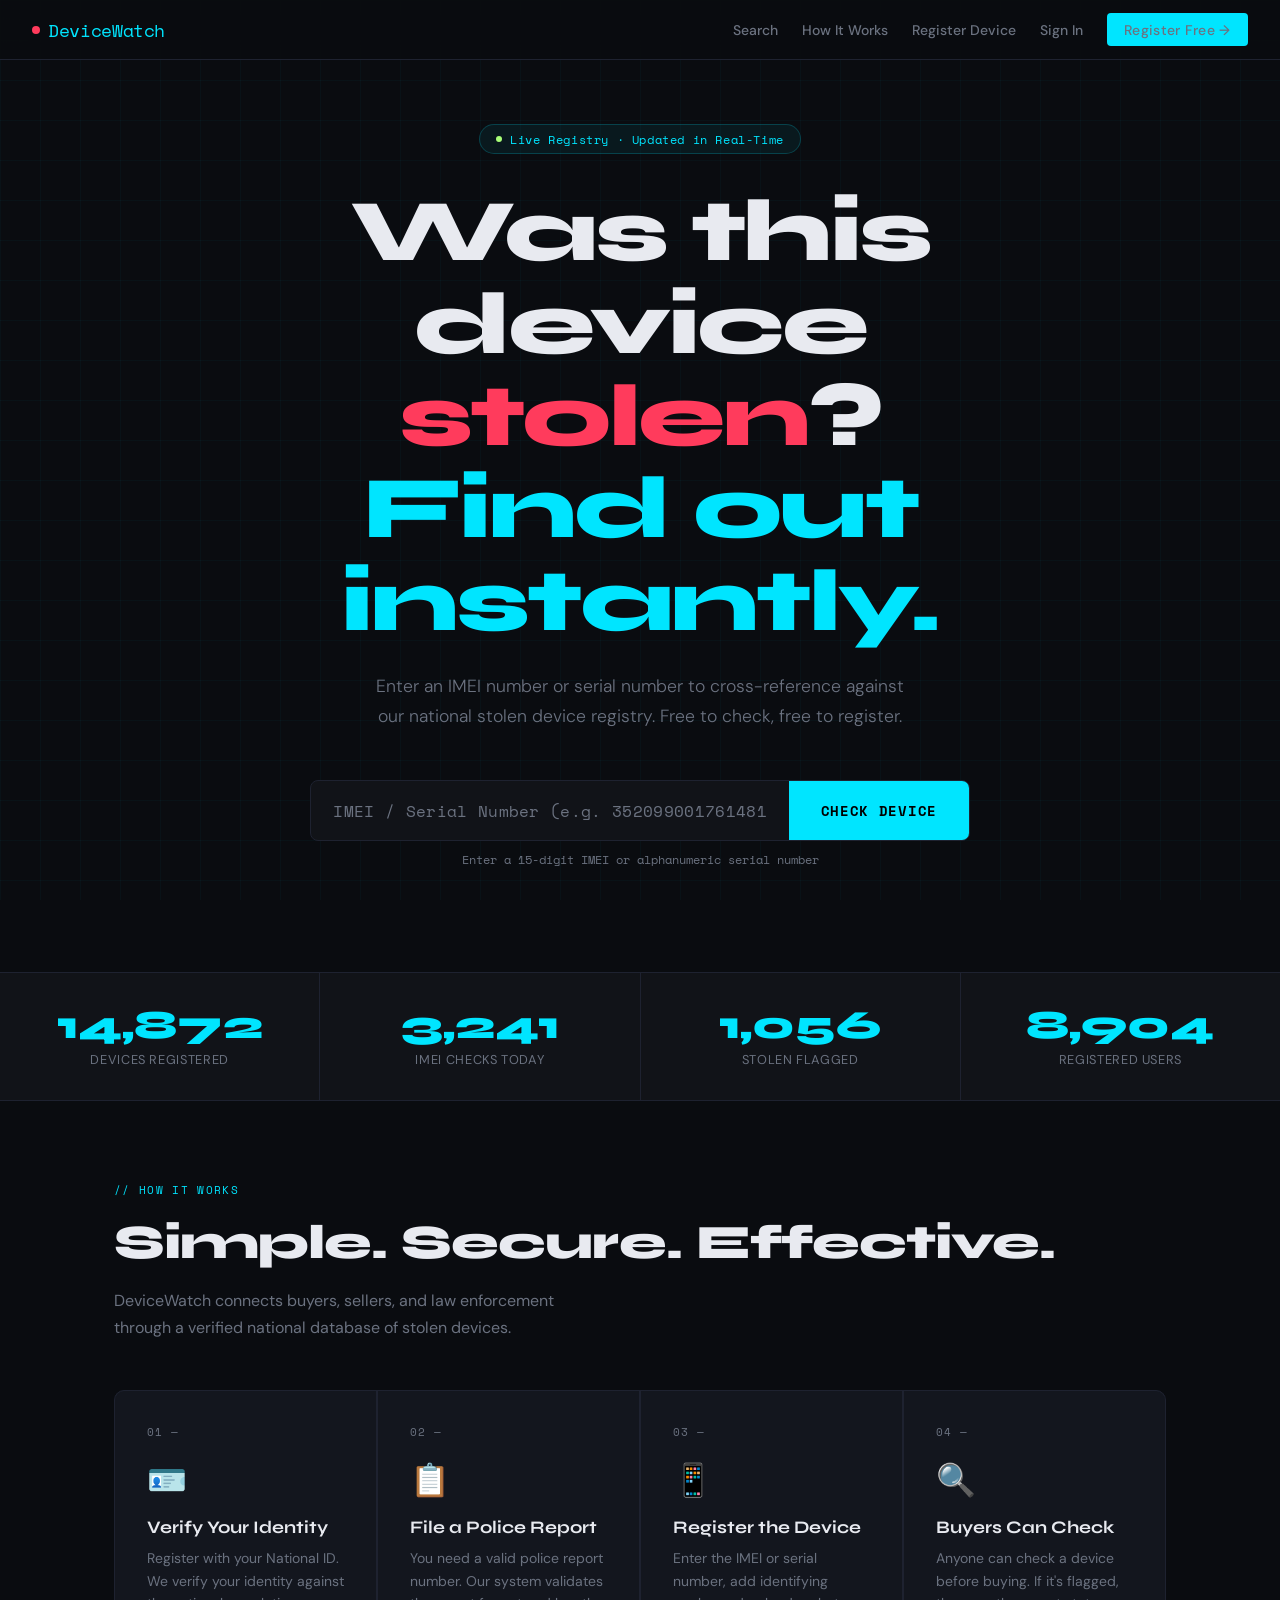
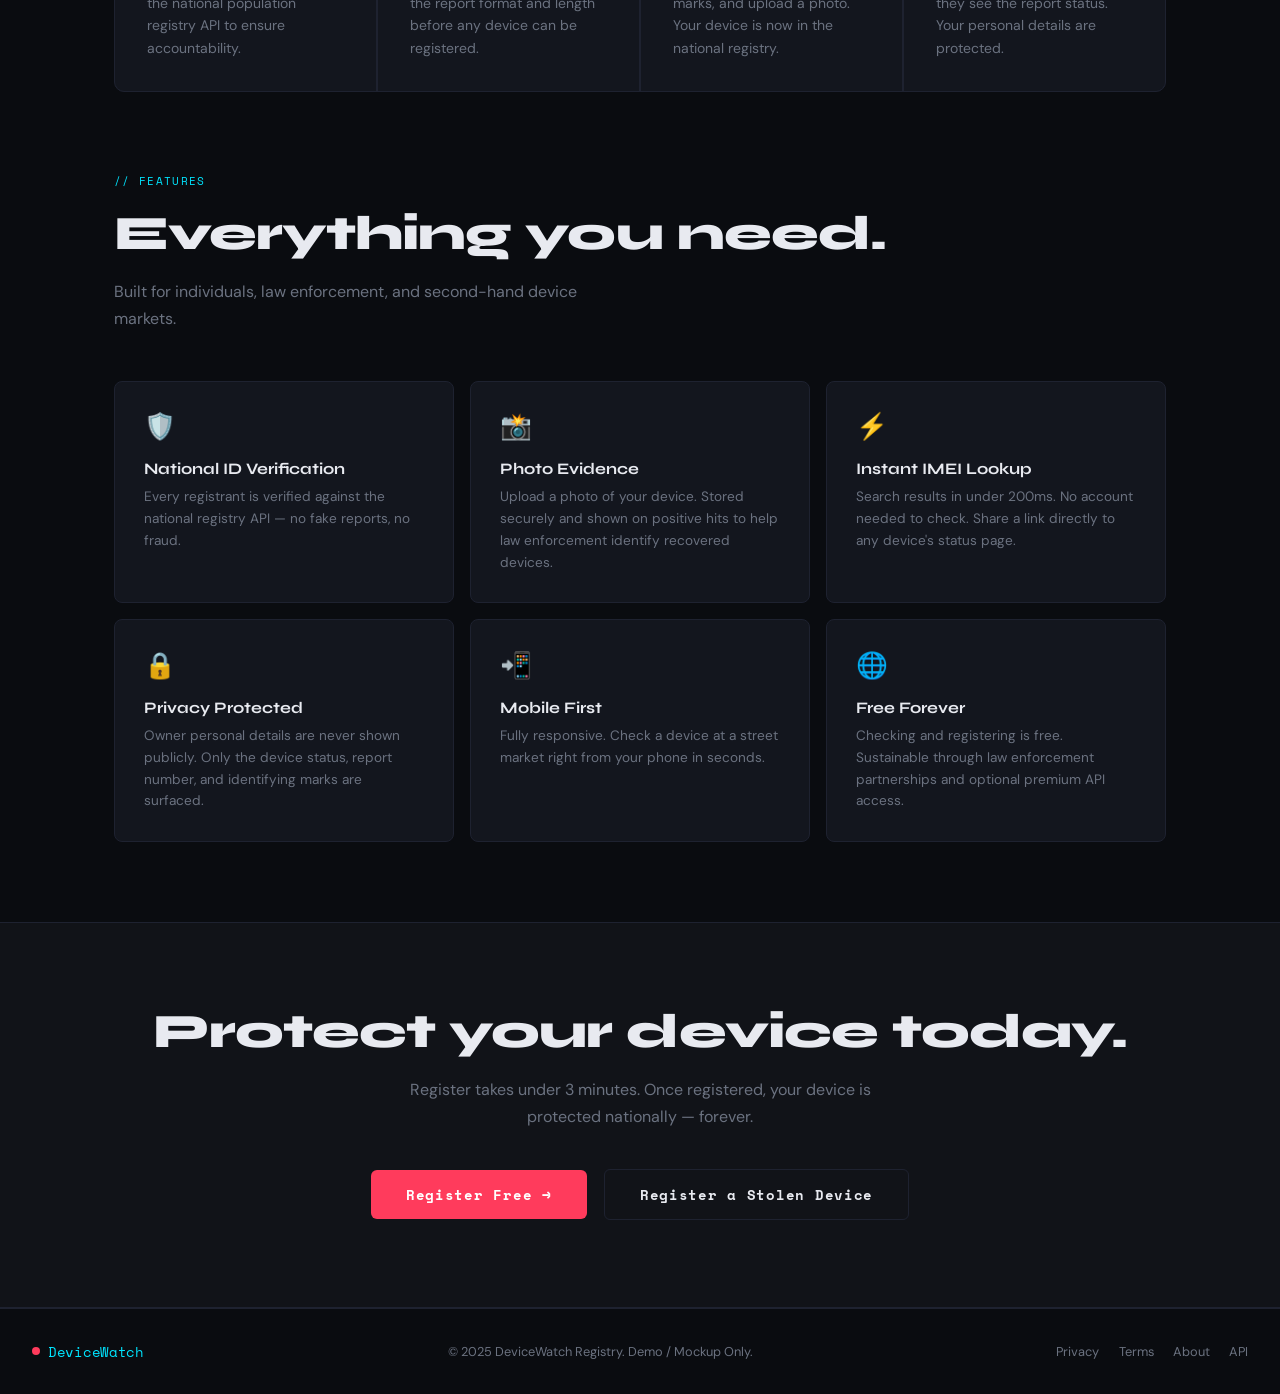
==== index.html @ cb85a96a "Add files via upload" ====
<!DOCTYPE html>
<html lang="en">
<head>
  <meta charset="UTF-8" />
  <meta name="viewport" content="width=device-width, initial-scale=1.0"/>
  <title>DeviceWatch — Stolen Device Registry</title>
  <link rel="preconnect" href="https://fonts.googleapis.com">
  <link href="https://fonts.googleapis.com/css2?family=Space+Mono:wght@400;700&family=Syne:wght@400;600;700;800&family=DM+Sans:wght@300;400;500&display=swap" rel="stylesheet">
  <style>
    :root {
      --bg: #0a0c10;
      --surface: #111318;
      --border: #1e2230;
      --accent: #00e5ff;
      --accent2: #ff3b5c;
      --accent3: #a8ff78;
      --text: #e8eaf0;
      --muted: #6b7280;
      --card: #13161e;
    }
    *, *::before, *::after { box-sizing: border-box; margin: 0; padding: 0; }
    html { scroll-behavior: smooth; }
    body {
      background: var(--bg);
      color: var(--text);
      font-family: 'DM Sans', sans-serif;
      min-height: 100vh;
      overflow-x: hidden;
    }

    /* GRID OVERLAY */
    body::before {
      content: '';
      position: fixed;
      inset: 0;
      background-image:
        linear-gradient(rgba(0,229,255,0.03) 1px, transparent 1px),
        linear-gradient(90deg, rgba(0,229,255,0.03) 1px, transparent 1px);
      background-size: 40px 40px;
      pointer-events: none;
      z-index: 0;
    }

    /* NAV */
    nav {
      position: sticky; top: 0; z-index: 100;
      background: rgba(10,12,16,0.92);
      backdrop-filter: blur(12px);
      border-bottom: 1px solid var(--border);
      display: flex; align-items: center; justify-content: space-between;
      padding: 0 2rem;
      height: 60px;
    }
    .logo {
      font-family: 'Space Mono', monospace;
      font-size: 1.1rem;
      color: var(--accent);
      letter-spacing: -0.02em;
      display: flex; align-items: center; gap: 8px;
      text-decoration: none;
    }
    .logo-dot { width: 8px; height: 8px; border-radius: 50%; background: var(--accent2); animation: pulse 2s infinite; }
    @keyframes pulse { 0%,100%{opacity:1;transform:scale(1)} 50%{opacity:.5;transform:scale(1.3)} }
    .nav-links { display: flex; gap: 1.5rem; align-items: center; }
    .nav-links a {
      color: var(--muted); text-decoration: none; font-size: .875rem;
      font-family: 'DM Sans', sans-serif; font-weight: 500;
      transition: color .2s;
    }
    .nav-links a:hover { color: var(--text); }
    .btn-nav {
      background: var(--accent); color: #000;
      padding: .45rem 1.1rem; border-radius: 4px;
      font-weight: 700; font-size: .8rem;
      font-family: 'Space Mono', monospace;
      text-decoration: none; letter-spacing: .02em;
      transition: opacity .2s;
    }
    .btn-nav:hover { opacity: .85; color: #000; }

    /* HERO */
    .hero {
      position: relative; z-index: 1;
      min-height: calc(100vh - 60px);
      display: flex; flex-direction: column;
      align-items: center; justify-content: center;
      padding: 4rem 1.5rem;
      text-align: center;
    }
    .hero-badge {
      display: inline-flex; align-items: center; gap: 8px;
      background: rgba(0,229,255,.06);
      border: 1px solid rgba(0,229,255,.2);
      border-radius: 99px;
      padding: .35rem 1rem;
      font-size: .75rem;
      font-family: 'Space Mono', monospace;
      color: var(--accent);
      margin-bottom: 2rem;
      letter-spacing: .05em;
    }
    .badge-dot { width: 6px; height: 6px; border-radius: 50%; background: var(--accent3); animation: pulse 1.5s infinite; }
    h1 {
      font-family: 'Syne', sans-serif;
      font-size: clamp(2.8rem, 7vw, 5.5rem);
      font-weight: 800;
      line-height: 1.05;
      letter-spacing: -.03em;
      max-width: 820px;
      margin-bottom: 1.5rem;
    }
    h1 span.highlight { color: var(--accent); }
    h1 span.red { color: var(--accent2); }
    .hero-sub {
      color: var(--muted);
      font-size: 1.1rem;
      max-width: 540px;
      line-height: 1.7;
      margin-bottom: 3rem;
      font-weight: 300;
    }

    /* SEARCH BOX */
    .search-wrap {
      width: 100%; max-width: 660px;
      position: relative;
      margin-bottom: 1rem;
    }
    .search-box {
      display: flex;
      background: var(--surface);
      border: 1.5px solid var(--border);
      border-radius: 8px;
      overflow: hidden;
      transition: border-color .25s;
    }
    .search-box:focus-within {
      border-color: var(--accent);
      box-shadow: 0 0 0 3px rgba(0,229,255,.1);
    }
    .search-input {
      flex: 1;
      background: transparent;
      border: none; outline: none;
      color: var(--text);
      font-family: 'Space Mono', monospace;
      font-size: 1rem;
      padding: 1.1rem 1.4rem;
      letter-spacing: .02em;
    }
    .search-input::placeholder { color: var(--muted); }
    .search-btn {
      background: var(--accent);
      color: #000;
      border: none; cursor: pointer;
      padding: 0 2rem;
      font-family: 'Space Mono', monospace;
      font-size: .875rem;
      font-weight: 700;
      letter-spacing: .05em;
      transition: background .2s, transform .1s;
      white-space: nowrap;
    }
    .search-btn:hover { background: #00c9e0; }
    .search-btn:active { transform: scale(.97); }
    .search-hint {
      font-size: .75rem; color: var(--muted);
      font-family: 'Space Mono', monospace;
    }

    /* RESULT AREA */
    #result-area { width: 100%; max-width: 660px; margin-top: 1.5rem; }
    .result-card {
      border-radius: 8px;
      padding: 1.5rem;
      text-align: left;
      animation: fadeUp .3s ease;
    }
    @keyframes fadeUp { from{opacity:0;transform:translateY(10px)} to{opacity:1;transform:translateY(0)} }
    .result-clean {
      background: rgba(168,255,120,.05);
      border: 1px solid rgba(168,255,120,.25);
    }
    .result-stolen {
      background: rgba(255,59,92,.06);
      border: 1px solid rgba(255,59,92,.3);
    }
    .result-title {
      font-family: 'Space Mono', monospace;
      font-size: 1rem; font-weight: 700;
      margin-bottom: .5rem;
      display: flex; align-items: center; gap: 8px;
    }
    .result-title.clean { color: var(--accent3); }
    .result-title.stolen { color: var(--accent2); }
    .result-body { font-size: .9rem; color: var(--muted); line-height: 1.6; }
    .result-tags { display: flex; flex-wrap: wrap; gap: .5rem; margin-top: 1rem; }
    .tag {
      font-family: 'Space Mono', monospace;
      font-size: .7rem; padding: .25rem .7rem;
      border-radius: 4px;
      background: rgba(255,59,92,.12);
      color: var(--accent2);
      border: 1px solid rgba(255,59,92,.2);
    }
    .tag.info { background: rgba(0,229,255,.08); color: var(--accent); border-color: rgba(0,229,255,.15); }

    /* STATS */
    .stats-bar {
      position: relative; z-index: 1;
      display: flex; gap: 0;
      border-top: 1px solid var(--border);
      border-bottom: 1px solid var(--border);
      background: var(--surface);
      overflow-x: auto;
    }
    .stat {
      flex: 1; min-width: 180px;
      padding: 2rem 2.5rem;
      border-right: 1px solid var(--border);
      text-align: center;
    }
    .stat:last-child { border-right: none; }
    .stat-num {
      font-family: 'Syne', sans-serif;
      font-size: 2.5rem; font-weight: 800;
      color: var(--accent);
      line-height: 1;
      margin-bottom: .4rem;
    }
    .stat-label { font-size: .8rem; color: var(--muted); letter-spacing: .05em; text-transform: uppercase; }

    /* HOW IT WORKS */
    .section { position: relative; z-index: 1; padding: 5rem 1.5rem; max-width: 1100px; margin: 0 auto; }
    .section-tag {
      font-family: 'Space Mono', monospace;
      font-size: .7rem; color: var(--accent);
      letter-spacing: .12em; text-transform: uppercase;
      margin-bottom: 1rem;
    }
    .section-title {
      font-family: 'Syne', sans-serif;
      font-size: clamp(1.8rem, 4vw, 3rem);
      font-weight: 800; letter-spacing: -.02em;
      margin-bottom: 1rem;
    }
    .section-sub { color: var(--muted); max-width: 500px; line-height: 1.7; margin-bottom: 3rem; }

    .steps-grid { display: grid; grid-template-columns: repeat(auto-fit, minmax(240px, 1fr)); gap: 1.5px; background: var(--border); border: 1.5px solid var(--border); border-radius: 10px; overflow: hidden; }
    .step {
      background: var(--card);
      padding: 2rem;
      position: relative;
      transition: background .2s;
    }
    .step:hover { background: #161922; }
    .step-num {
      font-family: 'Space Mono', monospace;
      font-size: .7rem; color: var(--muted);
      letter-spacing: .1em; margin-bottom: 1.2rem;
    }
    .step-icon {
      font-size: 2rem; margin-bottom: 1rem;
      display: block;
    }
    .step h3 {
      font-family: 'Syne', sans-serif;
      font-size: 1.1rem; font-weight: 700;
      margin-bottom: .6rem;
    }
    .step p { font-size: .875rem; color: var(--muted); line-height: 1.6; }

    /* FEATURES */
    .features-grid { display: grid; grid-template-columns: repeat(auto-fit, minmax(280px, 1fr)); gap: 1rem; }
    .feature-card {
      background: var(--card);
      border: 1px solid var(--border);
      border-radius: 8px;
      padding: 1.8rem;
      transition: border-color .2s, transform .2s;
    }
    .feature-card:hover { border-color: rgba(0,229,255,.3); transform: translateY(-2px); }
    .feature-icon { font-size: 1.6rem; margin-bottom: 1rem; }
    .feature-card h3 { font-family: 'Syne', sans-serif; font-size: 1rem; font-weight: 700; margin-bottom: .5rem; }
    .feature-card p { font-size: .85rem; color: var(--muted); line-height: 1.6; }

    /* CTA */
    .cta-section {
      position: relative; z-index: 1;
      background: var(--surface);
      border-top: 1px solid var(--border);
      border-bottom: 1px solid var(--border);
      text-align: center;
      padding: 5rem 1.5rem;
    }
    .cta-section h2 {
      font-family: 'Syne', sans-serif;
      font-size: clamp(1.8rem, 4vw, 3rem);
      font-weight: 800;
      letter-spacing: -.02em;
      margin-bottom: 1rem;
    }
    .cta-section p { color: var(--muted); max-width: 480px; margin: 0 auto 2rem; line-height: 1.7; }
    .btn-cta {
      display: inline-block;
      background: var(--accent2);
      color: #fff;
      padding: .9rem 2.2rem;
      border-radius: 6px;
      font-family: 'Space Mono', monospace;
      font-weight: 700;
      font-size: .9rem;
      letter-spacing: .05em;
      text-decoration: none;
      margin: .4rem;
      transition: opacity .2s, transform .15s;
    }
    .btn-cta:hover { opacity: .88; transform: translateY(-1px); }
    .btn-cta.outline {
      background: transparent;
      border: 1.5px solid var(--border);
      color: var(--text);
    }
    .btn-cta.outline:hover { border-color: var(--accent); color: var(--accent); }

    /* FOOTER */
    footer {
      position: relative; z-index: 1;
      background: var(--bg);
      border-top: 1px solid var(--border);
      padding: 2rem 2rem;
      display: flex; align-items: center; justify-content: space-between;
      flex-wrap: wrap; gap: 1rem;
    }
    footer .logo { font-size: .9rem; }
    footer p { font-size: .8rem; color: var(--muted); }
    .footer-links { display: flex; gap: 1.2rem; }
    .footer-links a { font-size: .8rem; color: var(--muted); text-decoration: none; transition: color .2s; }
    .footer-links a:hover { color: var(--accent); }

    /* MOBILE NAV */
    .hamburger { display: none; background: none; border: none; cursor: pointer; padding: 4px; }
    .hamburger span { display: block; width: 22px; height: 2px; background: var(--text); margin: 4px 0; transition: .3s; }

    @media (max-width: 640px) {
      .nav-links { display: none; }
      .hamburger { display: block; }
      .search-btn { padding: 0 1rem; font-size: .75rem; }
      .stat { padding: 1.5rem; }
    }
  </style>
</head>
<body>

<nav>
  <a href="index.html" class="logo">
    <div class="logo-dot"></div>
    DeviceWatch
  </a>
  <div class="nav-links">
    <a href="index.html">Search</a>
    <a href="pages/about.html">How It Works</a>
    <a href="pages/register.html">Register Device</a>
    <a href="pages/login.html">Sign In</a>
    <a href="pages/signup.html" class="btn-nav">Register Free →</a>
  </div>
  <button class="hamburger" onclick="toggleMenu()">
    <span></span><span></span><span></span>
  </button>
</nav>

<section class="hero">
  <div class="hero-badge"><span class="badge-dot"></span> Live Registry · Updated in Real-Time</div>
  <h1>Was this device <span class="red">stolen</span>?<br><span class="highlight">Find out instantly.</span></h1>
  <p class="hero-sub">Enter an IMEI number or serial number to cross-reference against our national stolen device registry. Free to check, free to register.</p>

  <div class="search-wrap">
    <div class="search-box">
      <input
        class="search-input"
        id="searchInput"
        type="text"
        placeholder="IMEI / Serial Number (e.g. 352099001761481)"
        maxlength="20"
        autocomplete="off"
      />
      <button class="search-btn" onclick="checkDevice()">CHECK DEVICE</button>
    </div>
    <p class="search-hint" style="margin-top:.6rem">Enter a 15-digit IMEI or alphanumeric serial number</p>
  </div>

  <div id="result-area"></div>
</section>

<!-- STATS BAR -->
<div class="stats-bar">
  <div class="stat">
    <div class="stat-num" id="c1">0</div>
    <div class="stat-label">Devices Registered</div>
  </div>
  <div class="stat">
    <div class="stat-num" id="c2">0</div>
    <div class="stat-label">IMEI Checks Today</div>
  </div>
  <div class="stat">
    <div class="stat-num" id="c3">0</div>
    <div class="stat-label">Stolen Flagged</div>
  </div>
  <div class="stat">
    <div class="stat-num" id="c4">0</div>
    <div class="stat-label">Registered Users</div>
  </div>
</div>

<!-- HOW IT WORKS -->
<div class="section">
  <div class="section-tag">// How It Works</div>
  <h2 class="section-title">Simple. Secure. Effective.</h2>
  <p class="section-sub">DeviceWatch connects buyers, sellers, and law enforcement through a verified national database of stolen devices.</p>

  <div class="steps-grid">
    <div class="step">
      <div class="step-num">01 —</div>
      <span class="step-icon">🪪</span>
      <h3>Verify Your Identity</h3>
      <p>Register with your National ID. We verify your identity against the national population registry API to ensure accountability.</p>
    </div>
    <div class="step">
      <div class="step-num">02 —</div>
      <span class="step-icon">📋</span>
      <h3>File a Police Report</h3>
      <p>You need a valid police report number. Our system validates the report format and length before any device can be registered.</p>
    </div>
    <div class="step">
      <div class="step-num">03 —</div>
      <span class="step-icon">📱</span>
      <h3>Register the Device</h3>
      <p>Enter the IMEI or serial number, add identifying marks, and upload a photo. Your device is now in the national registry.</p>
    </div>
    <div class="step">
      <div class="step-num">04 —</div>
      <span class="step-icon">🔍</span>
      <h3>Buyers Can Check</h3>
      <p>Anyone can check a device before buying. If it's flagged, they see the report status. Your personal details are protected.</p>
    </div>
  </div>
</div>

<!-- FEATURES -->
<div class="section" style="padding-top:0">
  <div class="section-tag">// Features</div>
  <h2 class="section-title">Everything you need.</h2>
  <p class="section-sub">Built for individuals, law enforcement, and second-hand device markets.</p>

  <div class="features-grid">
    <div class="feature-card">
      <div class="feature-icon">🛡️</div>
      <h3>National ID Verification</h3>
      <p>Every registrant is verified against the national registry API — no fake reports, no fraud.</p>
    </div>
    <div class="feature-card">
      <div class="feature-icon">📸</div>
      <h3>Photo Evidence</h3>
      <p>Upload a photo of your device. Stored securely and shown on positive hits to help law enforcement identify recovered devices.</p>
    </div>
    <div class="feature-card">
      <div class="feature-icon">⚡</div>
      <h3>Instant IMEI Lookup</h3>
      <p>Search results in under 200ms. No account needed to check. Share a link directly to any device's status page.</p>
    </div>
    <div class="feature-card">
      <div class="feature-icon">🔒</div>
      <h3>Privacy Protected</h3>
      <p>Owner personal details are never shown publicly. Only the device status, report number, and identifying marks are surfaced.</p>
    </div>
    <div class="feature-card">
      <div class="feature-icon">📲</div>
      <h3>Mobile First</h3>
      <p>Fully responsive. Check a device at a street market right from your phone in seconds.</p>
    </div>
    <div class="feature-card">
      <div class="feature-icon">🌐</div>
      <h3>Free Forever</h3>
      <p>Checking and registering is free. Sustainable through law enforcement partnerships and optional premium API access.</p>
    </div>
  </div>
</div>

<!-- CTA -->
<div class="cta-section">
  <h2>Protect your device today.</h2>
  <p>Register takes under 3 minutes. Once registered, your device is protected nationally — forever.</p>
  <a href="pages/signup.html" class="btn-cta">Register Free →</a>
  <a href="pages/register.html" class="btn-cta outline">Register a Stolen Device</a>
</div>

<!-- FOOTER -->
<footer>
  <a href="index.html" class="logo"><div class="logo-dot"></div>DeviceWatch</a>
  <p>© 2025 DeviceWatch Registry. Demo / Mockup Only.</p>
  <div class="footer-links">
    <a href="#">Privacy</a>
    <a href="#">Terms</a>
    <a href="pages/about.html">About</a>
    <a href="#">API</a>
  </div>
</footer>

<script>
  // MOCK DATABASE
  const mockDB = {
    "352099001761481": { stolen: true, make: "Samsung Galaxy A54", imei: "352099001761481", reportNo: "KE/NRB/2024/04521", date: "2024-11-12", marks: "Cracked bottom-left corner, blue case" },
    "490154203237518": { stolen: true, make: "iPhone 14 Pro", imei: "490154203237518", reportNo: "KE/MSA/2024/00831", date: "2024-09-03", marks: "Screen protector, silver" },
    "012345678912345": { stolen: false },
  };

  function checkDevice() {
    const val = document.getElementById('searchInput').value.trim().toUpperCase();
    const area = document.getElementById('result-area');
    if (!val) { area.innerHTML = ''; return; }

    const found = mockDB[val] || mockDB[val.toLowerCase()];
    if (found === undefined) {
      area.innerHTML = `<div class="result-card result-clean">
        <div class="result-title clean">✅ NOT FOUND IN REGISTRY</div>
        <div class="result-body">The identifier <strong>${val}</strong> does not appear in our stolen device registry. This device has not been reported stolen. Always verify with the seller.</div>
        <div class="result-tags"><span class="tag info">IMEI: ${val}</span><span class="tag info">STATUS: CLEAN</span></div>
      </div>`;
      return;
    }
    if (!found.stolen) {
      area.innerHTML = `<div class="result-card result-clean">
        <div class="result-title clean">✅ DEVICE IS CLEAN</div>
        <div class="result-body">No stolen report found for <strong>${val}</strong>. This device has not been flagged in our registry.</div>
        <div class="result-tags"><span class="tag info">STATUS: CLEAN</span></div>
      </div>`;
    } else {
      area.innerHTML = `<div class="result-card result-stolen">
        <div class="result-title stolen">🚨 STOLEN DEVICE FLAGGED</div>
        <div class="result-body">
          <strong>${found.make}</strong> was reported stolen on <strong>${found.date}</strong>.<br/>
          Police Report: <strong>${found.reportNo}</strong><br/>
          Identifying Marks: ${found.marks}
        </div>
        <div class="result-tags">
          <span class="tag">STOLEN</span>
          <span class="tag info">IMEI: ${found.imei}</span>
          <span class="tag info">REPORT VERIFIED</span>
        </div>
      </div>`;
    }
  }

  document.getElementById('searchInput').addEventListener('keydown', e => { if(e.key === 'Enter') checkDevice(); });

  // ANIMATED COUNTERS
  function animCount(id, target, suffix='') {
    let n = 0, step = Math.ceil(target/60);
    const el = document.getElementById(id);
    const iv = setInterval(() => {
      n = Math.min(n + step, target);
      el.textContent = n.toLocaleString() + suffix;
      if (n >= target) clearInterval(iv);
    }, 25);
  }
  window.addEventListener('load', () => {
    animCount('c1', 14872);
    animCount('c2', 3241);
    animCount('c3', 1056);
    animCount('c4', 8904);
  });

  function toggleMenu() {
    const nl = document.querySelector('.nav-links');
    if (nl.style.display === 'flex') { nl.style.display = 'none'; }
    else {
      nl.style.display = 'flex';
      nl.style.flexDirection = 'column';
      nl.style.position = 'absolute';
      nl.style.top = '60px'; nl.style.right = '0';
      nl.style.background = '#111318';
      nl.style.padding = '1rem';
      nl.style.border = '1px solid #1e2230';
      nl.style.borderRadius = '0 0 8px 8px';
      nl.style.zIndex = '200';
    }
  }
</script>
</body>
</html>
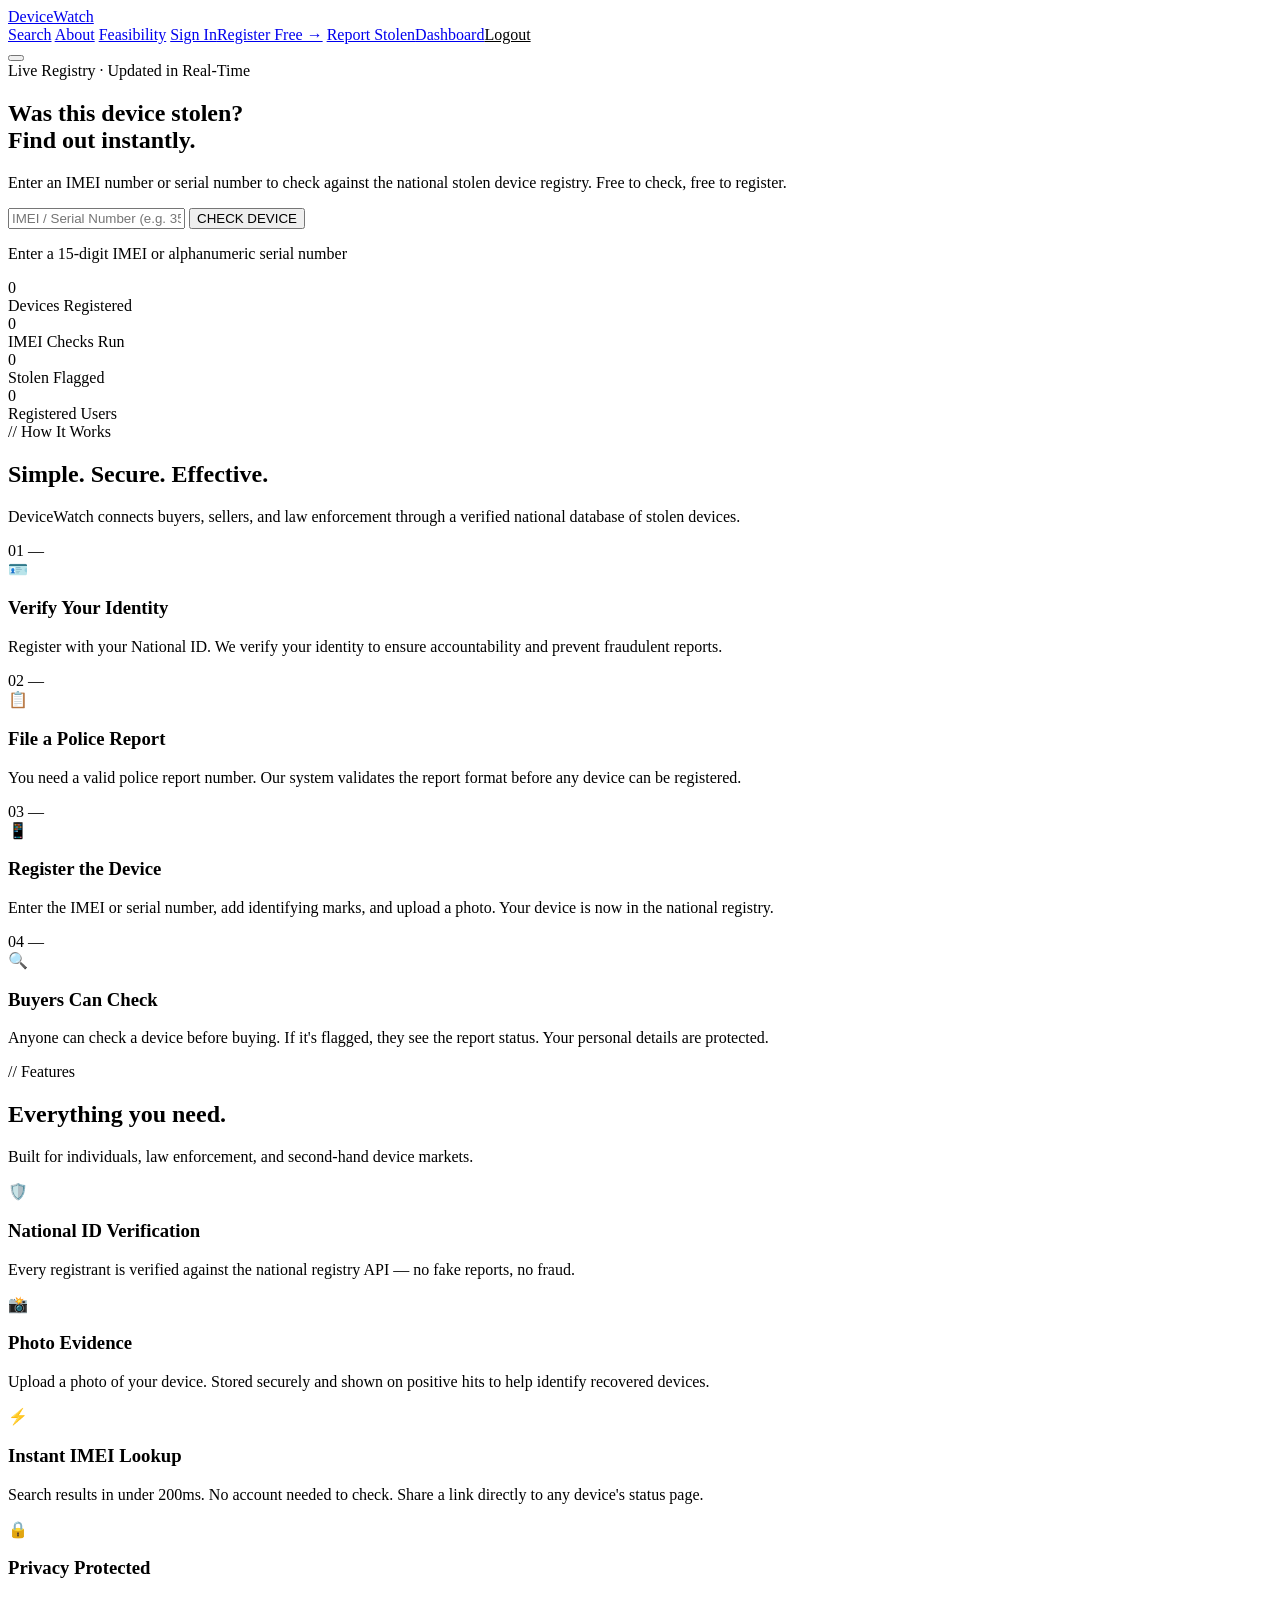
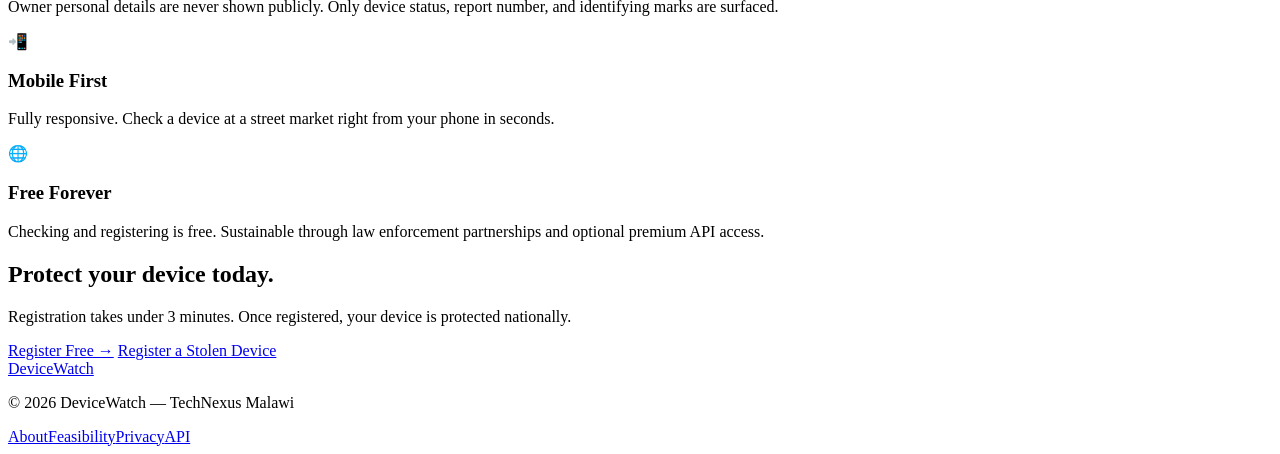
==== commit 50f7c4ce: "Add files via upload" ====
--- a/index.html
+++ b/index.html
@@ -1,590 +1,143 @@
 <!DOCTYPE html>
 <html lang="en">
 <head>
-  <meta charset="UTF-8" />
-  <meta name="viewport" content="width=device-width, initial-scale=1.0"/>
-  <title>DeviceWatch — Stolen Device Registry</title>
-  <link rel="preconnect" href="https://fonts.googleapis.com">
-  <link href="https://fonts.googleapis.com/css2?family=Space+Mono:wght@400;700&family=Syne:wght@400;600;700;800&family=DM+Sans:wght@300;400;500&display=swap" rel="stylesheet">
-  <style>
-    :root {
-      --bg: #0a0c10;
-      --surface: #111318;
-      --border: #1e2230;
-      --accent: #00e5ff;
-      --accent2: #ff3b5c;
-      --accent3: #a8ff78;
-      --text: #e8eaf0;
-      --muted: #6b7280;
-      --card: #13161e;
-    }
-    *, *::before, *::after { box-sizing: border-box; margin: 0; padding: 0; }
-    html { scroll-behavior: smooth; }
-    body {
-      background: var(--bg);
-      color: var(--text);
-      font-family: 'DM Sans', sans-serif;
-      min-height: 100vh;
-      overflow-x: hidden;
-    }
-
-    /* GRID OVERLAY */
-    body::before {
-      content: '';
-      position: fixed;
-      inset: 0;
-      background-image:
-        linear-gradient(rgba(0,229,255,0.03) 1px, transparent 1px),
-        linear-gradient(90deg, rgba(0,229,255,0.03) 1px, transparent 1px);
-      background-size: 40px 40px;
-      pointer-events: none;
-      z-index: 0;
-    }
-
-    /* NAV */
-    nav {
-      position: sticky; top: 0; z-index: 100;
-      background: rgba(10,12,16,0.92);
-      backdrop-filter: blur(12px);
-      border-bottom: 1px solid var(--border);
-      display: flex; align-items: center; justify-content: space-between;
-      padding: 0 2rem;
-      height: 60px;
-    }
-    .logo {
-      font-family: 'Space Mono', monospace;
-      font-size: 1.1rem;
-      color: var(--accent);
-      letter-spacing: -0.02em;
-      display: flex; align-items: center; gap: 8px;
-      text-decoration: none;
-    }
-    .logo-dot { width: 8px; height: 8px; border-radius: 50%; background: var(--accent2); animation: pulse 2s infinite; }
-    @keyframes pulse { 0%,100%{opacity:1;transform:scale(1)} 50%{opacity:.5;transform:scale(1.3)} }
-    .nav-links { display: flex; gap: 1.5rem; align-items: center; }
-    .nav-links a {
-      color: var(--muted); text-decoration: none; font-size: .875rem;
-      font-family: 'DM Sans', sans-serif; font-weight: 500;
-      transition: color .2s;
-    }
-    .nav-links a:hover { color: var(--text); }
-    .btn-nav {
-      background: var(--accent); color: #000;
-      padding: .45rem 1.1rem; border-radius: 4px;
-      font-weight: 700; font-size: .8rem;
-      font-family: 'Space Mono', monospace;
-      text-decoration: none; letter-spacing: .02em;
-      transition: opacity .2s;
-    }
-    .btn-nav:hover { opacity: .85; color: #000; }
-
-    /* HERO */
-    .hero {
-      position: relative; z-index: 1;
-      min-height: calc(100vh - 60px);
-      display: flex; flex-direction: column;
-      align-items: center; justify-content: center;
-      padding: 4rem 1.5rem;
-      text-align: center;
-    }
-    .hero-badge {
-      display: inline-flex; align-items: center; gap: 8px;
-      background: rgba(0,229,255,.06);
-      border: 1px solid rgba(0,229,255,.2);
-      border-radius: 99px;
-      padding: .35rem 1rem;
-      font-size: .75rem;
-      font-family: 'Space Mono', monospace;
-      color: var(--accent);
-      margin-bottom: 2rem;
-      letter-spacing: .05em;
-    }
-    .badge-dot { width: 6px; height: 6px; border-radius: 50%; background: var(--accent3); animation: pulse 1.5s infinite; }
-    h1 {
-      font-family: 'Syne', sans-serif;
-      font-size: clamp(2.8rem, 7vw, 5.5rem);
-      font-weight: 800;
-      line-height: 1.05;
-      letter-spacing: -.03em;
-      max-width: 820px;
-      margin-bottom: 1.5rem;
-    }
-    h1 span.highlight { color: var(--accent); }
-    h1 span.red { color: var(--accent2); }
-    .hero-sub {
-      color: var(--muted);
-      font-size: 1.1rem;
-      max-width: 540px;
-      line-height: 1.7;
-      margin-bottom: 3rem;
-      font-weight: 300;
-    }
-
-    /* SEARCH BOX */
-    .search-wrap {
-      width: 100%; max-width: 660px;
-      position: relative;
-      margin-bottom: 1rem;
-    }
-    .search-box {
-      display: flex;
-      background: var(--surface);
-      border: 1.5px solid var(--border);
-      border-radius: 8px;
-      overflow: hidden;
-      transition: border-color .25s;
-    }
-    .search-box:focus-within {
-      border-color: var(--accent);
-      box-shadow: 0 0 0 3px rgba(0,229,255,.1);
-    }
-    .search-input {
-      flex: 1;
-      background: transparent;
-      border: none; outline: none;
-      color: var(--text);
-      font-family: 'Space Mono', monospace;
-      font-size: 1rem;
-      padding: 1.1rem 1.4rem;
-      letter-spacing: .02em;
-    }
-    .search-input::placeholder { color: var(--muted); }
-    .search-btn {
-      background: var(--accent);
-      color: #000;
-      border: none; cursor: pointer;
-      padding: 0 2rem;
-      font-family: 'Space Mono', monospace;
-      font-size: .875rem;
-      font-weight: 700;
-      letter-spacing: .05em;
-      transition: background .2s, transform .1s;
-      white-space: nowrap;
-    }
-    .search-btn:hover { background: #00c9e0; }
-    .search-btn:active { transform: scale(.97); }
-    .search-hint {
-      font-size: .75rem; color: var(--muted);
-      font-family: 'Space Mono', monospace;
-    }
-
-    /* RESULT AREA */
-    #result-area { width: 100%; max-width: 660px; margin-top: 1.5rem; }
-    .result-card {
-      border-radius: 8px;
-      padding: 1.5rem;
-      text-align: left;
-      animation: fadeUp .3s ease;
-    }
-    @keyframes fadeUp { from{opacity:0;transform:translateY(10px)} to{opacity:1;transform:translateY(0)} }
-    .result-clean {
-      background: rgba(168,255,120,.05);
-      border: 1px solid rgba(168,255,120,.25);
-    }
-    .result-stolen {
-      background: rgba(255,59,92,.06);
-      border: 1px solid rgba(255,59,92,.3);
-    }
-    .result-title {
-      font-family: 'Space Mono', monospace;
-      font-size: 1rem; font-weight: 700;
-      margin-bottom: .5rem;
-      display: flex; align-items: center; gap: 8px;
-    }
-    .result-title.clean { color: var(--accent3); }
-    .result-title.stolen { color: var(--accent2); }
-    .result-body { font-size: .9rem; color: var(--muted); line-height: 1.6; }
-    .result-tags { display: flex; flex-wrap: wrap; gap: .5rem; margin-top: 1rem; }
-    .tag {
-      font-family: 'Space Mono', monospace;
-      font-size: .7rem; padding: .25rem .7rem;
-      border-radius: 4px;
-      background: rgba(255,59,92,.12);
-      color: var(--accent2);
-      border: 1px solid rgba(255,59,92,.2);
-    }
-    .tag.info { background: rgba(0,229,255,.08); color: var(--accent); border-color: rgba(0,229,255,.15); }
-
-    /* STATS */
-    .stats-bar {
-      position: relative; z-index: 1;
-      display: flex; gap: 0;
-      border-top: 1px solid var(--border);
-      border-bottom: 1px solid var(--border);
-      background: var(--surface);
-      overflow-x: auto;
-    }
-    .stat {
-      flex: 1; min-width: 180px;
-      padding: 2rem 2.5rem;
-      border-right: 1px solid var(--border);
-      text-align: center;
-    }
-    .stat:last-child { border-right: none; }
-    .stat-num {
-      font-family: 'Syne', sans-serif;
-      font-size: 2.5rem; font-weight: 800;
-      color: var(--accent);
-      line-height: 1;
-      margin-bottom: .4rem;
-    }
-    .stat-label { font-size: .8rem; color: var(--muted); letter-spacing: .05em; text-transform: uppercase; }
-
-    /* HOW IT WORKS */
-    .section { position: relative; z-index: 1; padding: 5rem 1.5rem; max-width: 1100px; margin: 0 auto; }
-    .section-tag {
-      font-family: 'Space Mono', monospace;
-      font-size: .7rem; color: var(--accent);
-      letter-spacing: .12em; text-transform: uppercase;
-      margin-bottom: 1rem;
-    }
-    .section-title {
-      font-family: 'Syne', sans-serif;
-      font-size: clamp(1.8rem, 4vw, 3rem);
-      font-weight: 800; letter-spacing: -.02em;
-      margin-bottom: 1rem;
-    }
-    .section-sub { color: var(--muted); max-width: 500px; line-height: 1.7; margin-bottom: 3rem; }
-
-    .steps-grid { display: grid; grid-template-columns: repeat(auto-fit, minmax(240px, 1fr)); gap: 1.5px; background: var(--border); border: 1.5px solid var(--border); border-radius: 10px; overflow: hidden; }
-    .step {
-      background: var(--card);
-      padding: 2rem;
-      position: relative;
-      transition: background .2s;
-    }
-    .step:hover { background: #161922; }
-    .step-num {
-      font-family: 'Space Mono', monospace;
-      font-size: .7rem; color: var(--muted);
-      letter-spacing: .1em; margin-bottom: 1.2rem;
-    }
-    .step-icon {
-      font-size: 2rem; margin-bottom: 1rem;
-      display: block;
-    }
-    .step h3 {
-      font-family: 'Syne', sans-serif;
-      font-size: 1.1rem; font-weight: 700;
-      margin-bottom: .6rem;
-    }
-    .step p { font-size: .875rem; color: var(--muted); line-height: 1.6; }
-
-    /* FEATURES */
-    .features-grid { display: grid; grid-template-columns: repeat(auto-fit, minmax(280px, 1fr)); gap: 1rem; }
-    .feature-card {
-      background: var(--card);
-      border: 1px solid var(--border);
-      border-radius: 8px;
-      padding: 1.8rem;
-      transition: border-color .2s, transform .2s;
-    }
-    .feature-card:hover { border-color: rgba(0,229,255,.3); transform: translateY(-2px); }
-    .feature-icon { font-size: 1.6rem; margin-bottom: 1rem; }
-    .feature-card h3 { font-family: 'Syne', sans-serif; font-size: 1rem; font-weight: 700; margin-bottom: .5rem; }
-    .feature-card p { font-size: .85rem; color: var(--muted); line-height: 1.6; }
-
-    /* CTA */
-    .cta-section {
-      position: relative; z-index: 1;
-      background: var(--surface);
-      border-top: 1px solid var(--border);
-      border-bottom: 1px solid var(--border);
-      text-align: center;
-      padding: 5rem 1.5rem;
-    }
-    .cta-section h2 {
-      font-family: 'Syne', sans-serif;
-      font-size: clamp(1.8rem, 4vw, 3rem);
-      font-weight: 800;
-      letter-spacing: -.02em;
-      margin-bottom: 1rem;
-    }
-    .cta-section p { color: var(--muted); max-width: 480px; margin: 0 auto 2rem; line-height: 1.7; }
-    .btn-cta {
-      display: inline-block;
-      background: var(--accent2);
-      color: #fff;
-      padding: .9rem 2.2rem;
-      border-radius: 6px;
-      font-family: 'Space Mono', monospace;
-      font-weight: 700;
-      font-size: .9rem;
-      letter-spacing: .05em;
-      text-decoration: none;
-      margin: .4rem;
-      transition: opacity .2s, transform .15s;
-    }
-    .btn-cta:hover { opacity: .88; transform: translateY(-1px); }
-    .btn-cta.outline {
-      background: transparent;
-      border: 1.5px solid var(--border);
-      color: var(--text);
-    }
-    .btn-cta.outline:hover { border-color: var(--accent); color: var(--accent); }
-
-    /* FOOTER */
-    footer {
-      position: relative; z-index: 1;
-      background: var(--bg);
-      border-top: 1px solid var(--border);
-      padding: 2rem 2rem;
-      display: flex; align-items: center; justify-content: space-between;
-      flex-wrap: wrap; gap: 1rem;
-    }
-    footer .logo { font-size: .9rem; }
-    footer p { font-size: .8rem; color: var(--muted); }
-    .footer-links { display: flex; gap: 1.2rem; }
-    .footer-links a { font-size: .8rem; color: var(--muted); text-decoration: none; transition: color .2s; }
-    .footer-links a:hover { color: var(--accent); }
-
-    /* MOBILE NAV */
-    .hamburger { display: none; background: none; border: none; cursor: pointer; padding: 4px; }
-    .hamburger span { display: block; width: 22px; height: 2px; background: var(--text); margin: 4px 0; transition: .3s; }
-
-    @media (max-width: 640px) {
-      .nav-links { display: none; }
-      .hamburger { display: block; }
-      .search-btn { padding: 0 1rem; font-size: .75rem; }
-      .stat { padding: 1.5rem; }
-    }
-  </style>
+<meta charset="UTF-8"/><meta name="viewport" content="width=device-width, initial-scale=1.0"/>
+<title>DeviceWatch — Stolen Device Registry</title>
+<link rel="preconnect" href="https://fonts.googleapis.com">
+<link href="https://fonts.googleapis.com/css2?family=Space+Mono:wght@400;700&family=Syne:wght@400;600;700;800&family=DM+Sans:wght@300;400;500&display=swap" rel="stylesheet">
+<link rel="stylesheet" href="css/style.css">
 </head>
 <body>
-
 <nav>
-  <a href="index.html" class="logo">
-    <div class="logo-dot"></div>
-    DeviceWatch
-  </a>
+  <a href="index.html" class="logo"><div class="logo-dot"></div>DeviceWatch</a>
   <div class="nav-links">
-    <a href="index.html">Search</a>
-    <a href="pages/about.html">How It Works</a>
-    <a href="pages/register.html">Register Device</a>
-    <a href="pages/login.html">Sign In</a>
-    <a href="pages/signup.html" class="btn-nav">Register Free →</a>
+    <a href="index.html" class="active">Search</a>
+    <a href="about.html">About</a>
+    <a href="feasibility.html">Feasibility</a>
+    <span class="nav-guest"><a href="pages/login.html">Sign In</a><a href="pages/signup.html" class="btn-nav">Register Free →</a></span>
+    <span class="nav-auth"><a href="pages/register.html">Report Stolen</a><a href="dashboard.html">Dashboard</a><span class="user-badge"></span><a href="#" onclick="DW.logout();return false;" style="color:var(--accent2)">Logout</a></span>
   </div>
-  <button class="hamburger" onclick="toggleMenu()">
-    <span></span><span></span><span></span>
-  </button>
+  <button class="hamburger" onclick="DW.toggleMenu()"><span></span><span></span><span></span></button>
 </nav>
 
 <section class="hero">
   <div class="hero-badge"><span class="badge-dot"></span> Live Registry · Updated in Real-Time</div>
   <h1>Was this device <span class="red">stolen</span>?<br><span class="highlight">Find out instantly.</span></h1>
-  <p class="hero-sub">Enter an IMEI number or serial number to cross-reference against our national stolen device registry. Free to check, free to register.</p>
-
+  <p class="hero-sub">Enter an IMEI number or serial number to check against the national stolen device registry. Free to check, free to register.</p>
   <div class="search-wrap">
     <div class="search-box">
-      <input
-        class="search-input"
-        id="searchInput"
-        type="text"
-        placeholder="IMEI / Serial Number (e.g. 352099001761481)"
-        maxlength="20"
-        autocomplete="off"
-      />
-      <button class="search-btn" onclick="checkDevice()">CHECK DEVICE</button>
+      <input class="search-input" id="searchInput" type="text" placeholder="IMEI / Serial Number (e.g. 352099001761481)" maxlength="20" autocomplete="off"/>
+      <button class="search-btn" id="searchBtn">CHECK DEVICE</button>
     </div>
-    <p class="search-hint" style="margin-top:.6rem">Enter a 15-digit IMEI or alphanumeric serial number</p>
+    <p class="search-hint">Enter a 15-digit IMEI or alphanumeric serial number</p>
   </div>
-
   <div id="result-area"></div>
 </section>
 
-<!-- STATS BAR -->
 <div class="stats-bar">
-  <div class="stat">
-    <div class="stat-num" id="c1">0</div>
-    <div class="stat-label">Devices Registered</div>
-  </div>
-  <div class="stat">
-    <div class="stat-num" id="c2">0</div>
-    <div class="stat-label">IMEI Checks Today</div>
-  </div>
-  <div class="stat">
-    <div class="stat-num" id="c3">0</div>
-    <div class="stat-label">Stolen Flagged</div>
-  </div>
-  <div class="stat">
-    <div class="stat-num" id="c4">0</div>
-    <div class="stat-label">Registered Users</div>
-  </div>
+  <div class="stat"><div class="stat-num" id="s-devices">0</div><div class="stat-label">Devices Registered</div></div>
+  <div class="stat"><div class="stat-num" id="s-checks">0</div><div class="stat-label">IMEI Checks Run</div></div>
+  <div class="stat"><div class="stat-num" id="s-stolen">0</div><div class="stat-label">Stolen Flagged</div></div>
+  <div class="stat"><div class="stat-num" id="s-users">0</div><div class="stat-label">Registered Users</div></div>
 </div>
 
-<!-- HOW IT WORKS -->
 <div class="section">
   <div class="section-tag">// How It Works</div>
   <h2 class="section-title">Simple. Secure. Effective.</h2>
   <p class="section-sub">DeviceWatch connects buyers, sellers, and law enforcement through a verified national database of stolen devices.</p>
-
   <div class="steps-grid">
-    <div class="step">
-      <div class="step-num">01 —</div>
-      <span class="step-icon">🪪</span>
-      <h3>Verify Your Identity</h3>
-      <p>Register with your National ID. We verify your identity against the national population registry API to ensure accountability.</p>
-    </div>
-    <div class="step">
-      <div class="step-num">02 —</div>
-      <span class="step-icon">📋</span>
-      <h3>File a Police Report</h3>
-      <p>You need a valid police report number. Our system validates the report format and length before any device can be registered.</p>
-    </div>
-    <div class="step">
-      <div class="step-num">03 —</div>
-      <span class="step-icon">📱</span>
-      <h3>Register the Device</h3>
-      <p>Enter the IMEI or serial number, add identifying marks, and upload a photo. Your device is now in the national registry.</p>
-    </div>
-    <div class="step">
-      <div class="step-num">04 —</div>
-      <span class="step-icon">🔍</span>
-      <h3>Buyers Can Check</h3>
-      <p>Anyone can check a device before buying. If it's flagged, they see the report status. Your personal details are protected.</p>
-    </div>
+    <div class="step"><div class="step-num">01 —</div><span class="step-icon">🪪</span><h3>Verify Your Identity</h3><p>Register with your National ID. We verify your identity to ensure accountability and prevent fraudulent reports.</p></div>
+    <div class="step"><div class="step-num">02 —</div><span class="step-icon">📋</span><h3>File a Police Report</h3><p>You need a valid police report number. Our system validates the report format before any device can be registered.</p></div>
+    <div class="step"><div class="step-num">03 —</div><span class="step-icon">📱</span><h3>Register the Device</h3><p>Enter the IMEI or serial number, add identifying marks, and upload a photo. Your device is now in the national registry.</p></div>
+    <div class="step"><div class="step-num">04 —</div><span class="step-icon">🔍</span><h3>Buyers Can Check</h3><p>Anyone can check a device before buying. If it's flagged, they see the report status. Your personal details are protected.</p></div>
   </div>
 </div>
 
-<!-- FEATURES -->
 <div class="section" style="padding-top:0">
   <div class="section-tag">// Features</div>
   <h2 class="section-title">Everything you need.</h2>
   <p class="section-sub">Built for individuals, law enforcement, and second-hand device markets.</p>
-
   <div class="features-grid">
-    <div class="feature-card">
-      <div class="feature-icon">🛡️</div>
-      <h3>National ID Verification</h3>
-      <p>Every registrant is verified against the national registry API — no fake reports, no fraud.</p>
-    </div>
-    <div class="feature-card">
-      <div class="feature-icon">📸</div>
-      <h3>Photo Evidence</h3>
-      <p>Upload a photo of your device. Stored securely and shown on positive hits to help law enforcement identify recovered devices.</p>
-    </div>
-    <div class="feature-card">
-      <div class="feature-icon">⚡</div>
-      <h3>Instant IMEI Lookup</h3>
-      <p>Search results in under 200ms. No account needed to check. Share a link directly to any device's status page.</p>
-    </div>
-    <div class="feature-card">
-      <div class="feature-icon">🔒</div>
-      <h3>Privacy Protected</h3>
-      <p>Owner personal details are never shown publicly. Only the device status, report number, and identifying marks are surfaced.</p>
-    </div>
-    <div class="feature-card">
-      <div class="feature-icon">📲</div>
-      <h3>Mobile First</h3>
-      <p>Fully responsive. Check a device at a street market right from your phone in seconds.</p>
-    </div>
-    <div class="feature-card">
-      <div class="feature-icon">🌐</div>
-      <h3>Free Forever</h3>
-      <p>Checking and registering is free. Sustainable through law enforcement partnerships and optional premium API access.</p>
-    </div>
+    <div class="feature-card"><div class="feature-icon">🛡️</div><h3>National ID Verification</h3><p>Every registrant is verified against the national registry API — no fake reports, no fraud.</p></div>
+    <div class="feature-card"><div class="feature-icon">📸</div><h3>Photo Evidence</h3><p>Upload a photo of your device. Stored securely and shown on positive hits to help identify recovered devices.</p></div>
+    <div class="feature-card"><div class="feature-icon">⚡</div><h3>Instant IMEI Lookup</h3><p>Search results in under 200ms. No account needed to check. Share a link directly to any device's status page.</p></div>
+    <div class="feature-card"><div class="feature-icon">🔒</div><h3>Privacy Protected</h3><p>Owner personal details are never shown publicly. Only device status, report number, and identifying marks are surfaced.</p></div>
+    <div class="feature-card"><div class="feature-icon">📲</div><h3>Mobile First</h3><p>Fully responsive. Check a device at a street market right from your phone in seconds.</p></div>
+    <div class="feature-card"><div class="feature-icon">🌐</div><h3>Free Forever</h3><p>Checking and registering is free. Sustainable through law enforcement partnerships and optional premium API access.</p></div>
   </div>
 </div>
 
-<!-- CTA -->
 <div class="cta-section">
   <h2>Protect your device today.</h2>
-  <p>Register takes under 3 minutes. Once registered, your device is protected nationally — forever.</p>
-  <a href="pages/signup.html" class="btn-cta">Register Free →</a>
-  <a href="pages/register.html" class="btn-cta outline">Register a Stolen Device</a>
+  <p>Registration takes under 3 minutes. Once registered, your device is protected nationally.</p>
+  <a href="pages/signup.html" class="btn btn-danger">Register Free →</a>
+  <a href="pages/register.html" class="btn btn-outline">Register a Stolen Device</a>
 </div>
 
-<!-- FOOTER -->
 <footer>
   <a href="index.html" class="logo"><div class="logo-dot"></div>DeviceWatch</a>
-  <p>© 2025 DeviceWatch Registry. Demo / Mockup Only.</p>
-  <div class="footer-links">
-    <a href="#">Privacy</a>
-    <a href="#">Terms</a>
-    <a href="pages/about.html">About</a>
-    <a href="#">API</a>
-  </div>
+  <p>&copy; 2026 DeviceWatch — TechNexus Malawi</p>
+  <div class="footer-links"><a href="about.html">About</a><a href="feasibility.html">Feasibility</a><a href="#">Privacy</a><a href="#">API</a></div>
 </footer>
 
+<script src="js/app.js"></script>
 <script>
-  // MOCK DATABASE
-  const mockDB = {
-    "352099001761481": { stolen: true, make: "Samsung Galaxy A54", imei: "352099001761481", reportNo: "KE/NRB/2024/04521", date: "2024-11-12", marks: "Cracked bottom-left corner, blue case" },
-    "490154203237518": { stolen: true, make: "iPhone 14 Pro", imei: "490154203237518", reportNo: "KE/MSA/2024/00831", date: "2024-09-03", marks: "Screen protector, silver" },
-    "012345678912345": { stolen: false },
-  };
+document.addEventListener('DOMContentLoaded', () => {
+  // Real search against localStorage registry
+  const searchBtn = document.getElementById('searchBtn');
+  const searchInput = document.getElementById('searchInput');
+  const resultArea = document.getElementById('result-area');
 
-  function checkDevice() {
-    const val = document.getElementById('searchInput').value.trim().toUpperCase();
-    const area = document.getElementById('result-area');
-    if (!val) { area.innerHTML = ''; return; }
+  function doSearch() {
+    const raw = searchInput.value.trim();
+    if (!raw) { resultArea.innerHTML = ''; return; }
+    DW.incrementChecks();
+    const validation = DW.validateIdentifier(raw);
+    const device = DW.lookupDevice(raw);
 
-    const found = mockDB[val] || mockDB[val.toLowerCase()];
-    if (found === undefined) {
-      area.innerHTML = `<div class="result-card result-clean">
+    if (!device) {
+      resultArea.innerHTML = `<div class="result-card result-clean">
         <div class="result-title clean">✅ NOT FOUND IN REGISTRY</div>
-        <div class="result-body">The identifier <strong>${val}</strong> does not appear in our stolen device registry. This device has not been reported stolen. Always verify with the seller.</div>
-        <div class="result-tags"><span class="tag info">IMEI: ${val}</span><span class="tag info">STATUS: CLEAN</span></div>
+        <div class="result-body">The identifier <strong>${validation.value}</strong> does not appear in the stolen device registry. This device has not been reported stolen.<br><br>Always verify ownership documents with the seller.</div>
+        <div class="result-tags"><span class="tag info">${validation.type.toUpperCase()}: ${validation.value}</span><span class="tag green">STATUS: CLEAN</span></div>
       </div>`;
       return;
     }
-    if (!found.stolen) {
-      area.innerHTML = `<div class="result-card result-clean">
-        <div class="result-title clean">✅ DEVICE IS CLEAN</div>
-        <div class="result-body">No stolen report found for <strong>${val}</strong>. This device has not been flagged in our registry.</div>
-        <div class="result-tags"><span class="tag info">STATUS: CLEAN</span></div>
+
+    if (device.status === 'recovered') {
+      resultArea.innerHTML = `<div class="result-card result-clean">
+        <div class="result-title clean">✅ DEVICE RECOVERED</div>
+        <div class="result-body"><strong>${device.make} ${device.model}</strong> was previously reported stolen but has been marked as <strong>recovered</strong>.<br>Police Report: <strong>${device.reportNo}</strong></div>
+        <div class="result-tags"><span class="tag green">RECOVERED</span><span class="tag info">IMEI: ${device.imei || device.serial}</span></div>
       </div>`;
-    } else {
-      area.innerHTML = `<div class="result-card result-stolen">
-        <div class="result-title stolen">🚨 STOLEN DEVICE FLAGGED</div>
-        <div class="result-body">
-          <strong>${found.make}</strong> was reported stolen on <strong>${found.date}</strong>.<br/>
-          Police Report: <strong>${found.reportNo}</strong><br/>
-          Identifying Marks: ${found.marks}
-        </div>
-        <div class="result-tags">
-          <span class="tag">STOLEN</span>
-          <span class="tag info">IMEI: ${found.imei}</span>
-          <span class="tag info">REPORT VERIFIED</span>
-        </div>
-      </div>`;
+      return;
     }
+
+    resultArea.innerHTML = `<div class="result-card result-stolen">
+      <div class="result-title stolen">🚨 STOLEN DEVICE FLAGGED</div>
+      <div class="result-body">
+        <strong>${device.make} ${device.model}</strong> (${device.color}) was reported stolen on <strong>${DW.formatDate(device.reportDate)}</strong>.<br>
+        Police Report: <strong>${device.reportNo}</strong><br>
+        Identifying Marks: ${device.marks || 'None specified'}
+      </div>
+      <div class="result-tags">
+        <span class="tag">STOLEN</span>
+        <span class="tag info">IMEI: ${device.imei || device.serial}</span>
+        <span class="tag info">REPORT VERIFIED</span>
+      </div>
+    </div>`;
   }
 
-  document.getElementById('searchInput').addEventListener('keydown', e => { if(e.key === 'Enter') checkDevice(); });
+  searchBtn.addEventListener('click', doSearch);
+  searchInput.addEventListener('keydown', e => { if (e.key === 'Enter') doSearch(); });
 
-  // ANIMATED COUNTERS
-  function animCount(id, target, suffix='') {
-    let n = 0, step = Math.ceil(target/60);
-    const el = document.getElementById(id);
-    const iv = setInterval(() => {
-      n = Math.min(n + step, target);
-      el.textContent = n.toLocaleString() + suffix;
-      if (n >= target) clearInterval(iv);
-    }, 25);
-  }
-  window.addEventListener('load', () => {
-    animCount('c1', 14872);
-    animCount('c2', 3241);
-    animCount('c3', 1056);
-    animCount('c4', 8904);
-  });
-
-  function toggleMenu() {
-    const nl = document.querySelector('.nav-links');
-    if (nl.style.display === 'flex') { nl.style.display = 'none'; }
-    else {
-      nl.style.display = 'flex';
-      nl.style.flexDirection = 'column';
-      nl.style.position = 'absolute';
-      nl.style.top = '60px'; nl.style.right = '0';
-      nl.style.background = '#111318';
-      nl.style.padding = '1rem';
-      nl.style.border = '1px solid #1e2230';
-      nl.style.borderRadius = '0 0 8px 8px';
-      nl.style.zIndex = '200';
-    }
-  }
+  // Animated counters from real data
+  const stats = DW.getStats();
+  DW.animCount(document.getElementById('s-devices'), stats.totalDevices);
+  DW.animCount(document.getElementById('s-checks'), stats.checks + 3241); // base + actual
+  DW.animCount(document.getElementById('s-stolen'), stats.stolen);
+  DW.animCount(document.getElementById('s-users'), stats.users + 8904); // base + actual
+});
 </script>
 </body>
 </html>
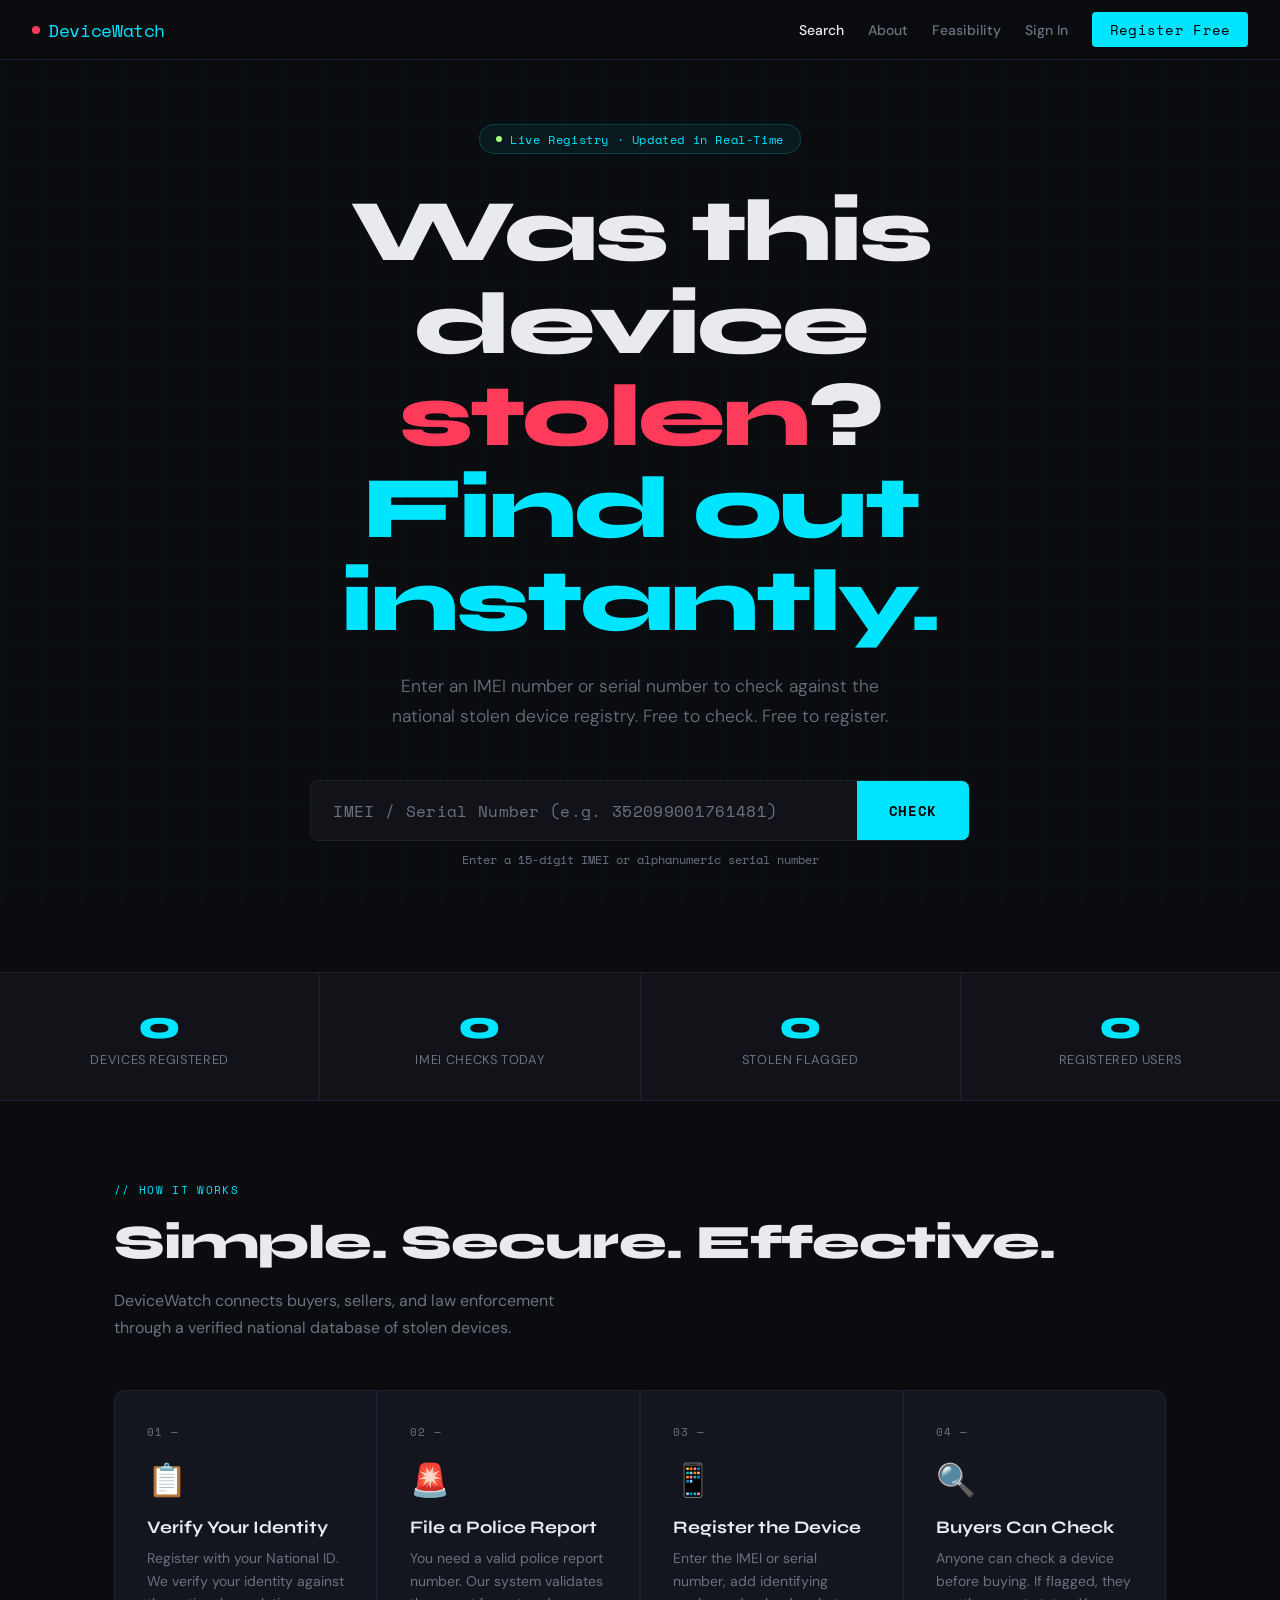
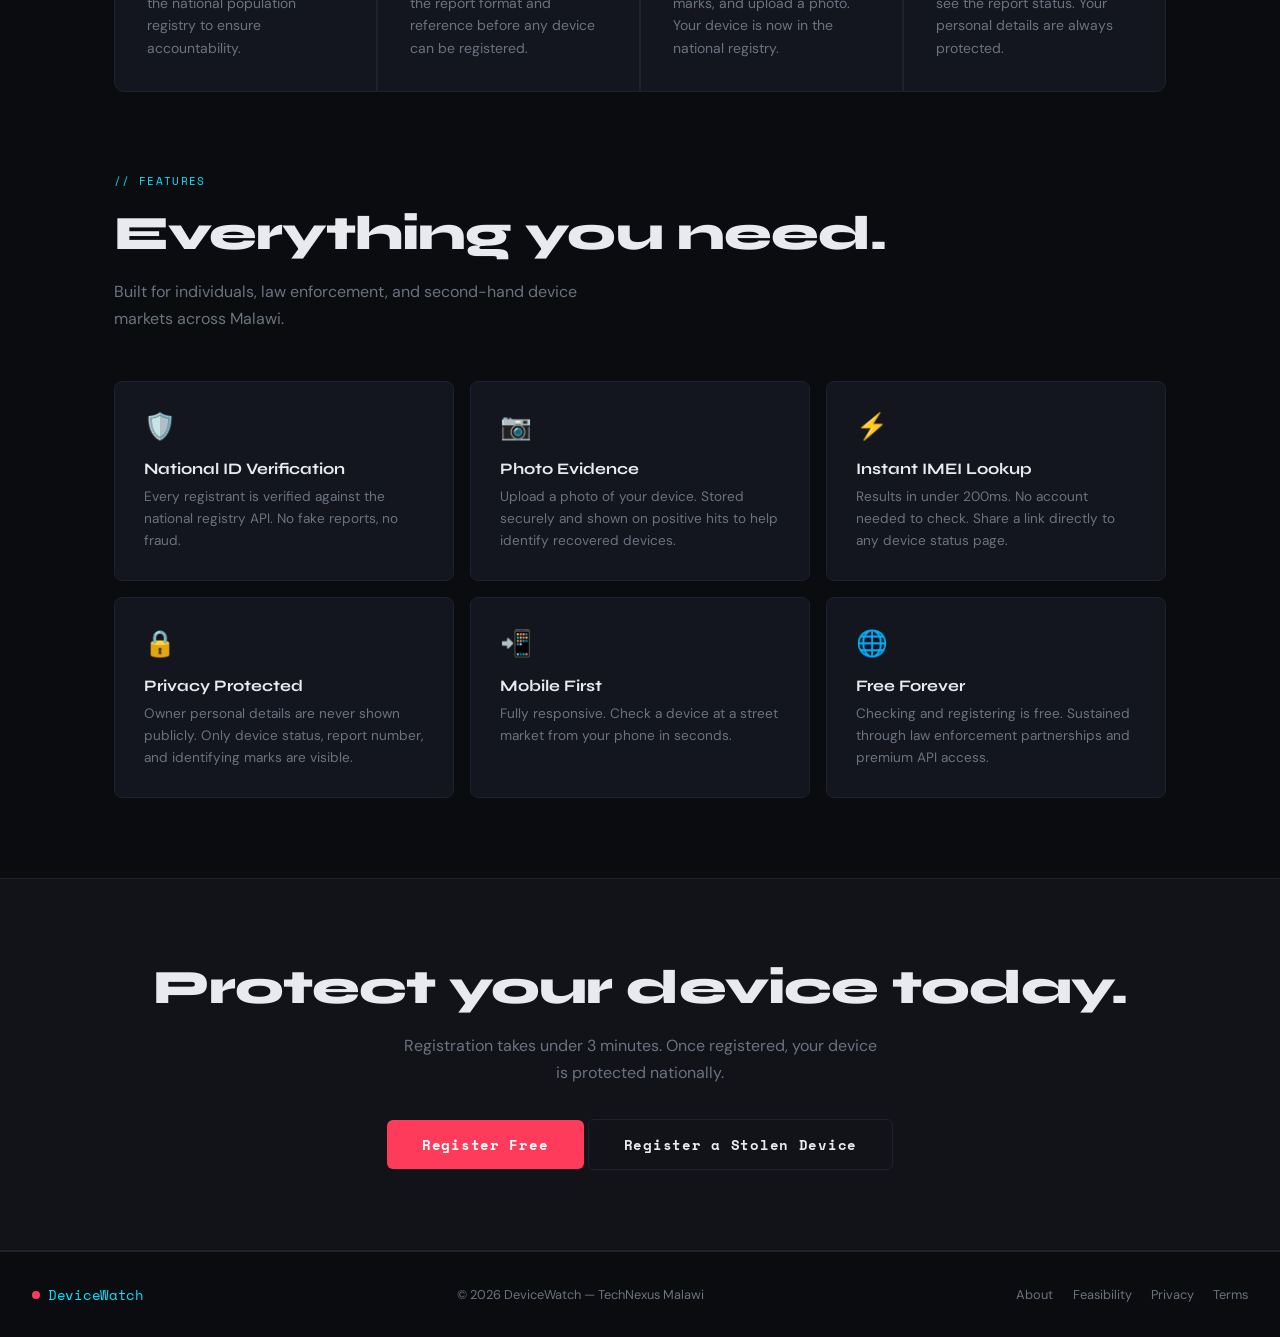
==== commit f941a1c1: "Add files via upload" ====
--- a/index.html
+++ b/index.html
@@ -1,143 +1,171 @@
 <!DOCTYPE html>
 <html lang="en">
 <head>
-<meta charset="UTF-8"/><meta name="viewport" content="width=device-width, initial-scale=1.0"/>
-<title>DeviceWatch — Stolen Device Registry</title>
-<link rel="preconnect" href="https://fonts.googleapis.com">
-<link href="https://fonts.googleapis.com/css2?family=Space+Mono:wght@400;700&family=Syne:wght@400;600;700;800&family=DM+Sans:wght@300;400;500&display=swap" rel="stylesheet">
-<link rel="stylesheet" href="css/style.css">
+  <meta charset="UTF-8">
+  <meta name="viewport" content="width=device-width, initial-scale=1.0">
+  <meta name="description" content="DeviceWatch is Malawi's free national stolen device registry. Check any IMEI or serial number instantly. Register stolen devices with verified police reports.">
+  <meta name="page-depth" content="">
+  <title>DeviceWatch — Malawi Stolen Device Registry</title>
+  <link rel="preconnect" href="https://fonts.googleapis.com">
+  <link rel="preconnect" href="https://fonts.gstatic.com" crossorigin>
+  <link href="https://fonts.googleapis.com/css2?family=Space+Mono:wght@400;700&family=Syne:wght@400;600;700;800&family=DM+Sans:wght@300;400;500;600&display=swap" rel="stylesheet">
+  <link rel="stylesheet" href="css/style.css">
 </head>
 <body>
-<nav>
-  <a href="index.html" class="logo"><div class="logo-dot"></div>DeviceWatch</a>
-  <div class="nav-links">
-    <a href="index.html" class="active">Search</a>
-    <a href="about.html">About</a>
-    <a href="feasibility.html">Feasibility</a>
-    <span class="nav-guest"><a href="pages/login.html">Sign In</a><a href="pages/signup.html" class="btn-nav">Register Free →</a></span>
-    <span class="nav-auth"><a href="pages/register.html">Report Stolen</a><a href="dashboard.html">Dashboard</a><span class="user-badge"></span><a href="#" onclick="DW.logout();return false;" style="color:var(--accent2)">Logout</a></span>
+
+  <nav>
+    <a href="index.html" class="logo"><div class="logo-dot"></div>DeviceWatch</a>
+    <div class="nav-links">
+      <a href="index.html" class="active">Search</a>
+      <a href="about.html">About</a>
+      <a href="feasibility.html">Feasibility</a>
+      <span class="nav-guest">
+        <a href="pages/login.html">Sign In</a>
+        <a href="pages/signup.html" class="btn-nav">Register Free</a>
+      </span>
+      <span class="nav-auth">
+        <a href="pages/register.html">Report Stolen</a>
+        <a href="pages/dashboard.html">Dashboard</a>
+        <span class="user-badge"></span>
+        <a href="#" onclick="DW.logout();return false;" style="color:var(--danger)">Logout</a>
+      </span>
+    </div>
+    <button class="hamburger" onclick="DW.toggleMenu()" aria-label="Toggle menu">
+      <span></span><span></span><span></span>
+    </button>
+  </nav>
+
+  <section class="hero">
+    <div class="hero-badge"><span class="badge-dot"></span> Live Registry &middot; Updated in Real-Time</div>
+    <h1>Was this device <span class="red">stolen</span>?<br><span class="highlight">Find out instantly.</span></h1>
+    <p class="hero-sub">Enter an IMEI number or serial number to check against the national stolen device registry. Free to check. Free to register.</p>
+    <div class="search-wrap">
+      <div class="search-box">
+        <input class="search-input" id="searchInput" type="text"
+               placeholder="IMEI / Serial Number (e.g. 352099001761481)"
+               maxlength="20" autocomplete="off" inputmode="numeric">
+        <button class="search-btn" onclick="DW.checkDevice()">CHECK</button>
+      </div>
+      <p class="search-hint">Enter a 15-digit IMEI or alphanumeric serial number</p>
+    </div>
+    <div id="result-area"></div>
+  </section>
+
+  <div class="stats-bar">
+    <div class="stat">
+      <div class="stat-num" id="c1">0</div>
+      <div class="stat-label">Devices Registered</div>
+    </div>
+    <div class="stat">
+      <div class="stat-num" id="c2">0</div>
+      <div class="stat-label">IMEI Checks Today</div>
+    </div>
+    <div class="stat">
+      <div class="stat-num" id="c3">0</div>
+      <div class="stat-label">Stolen Flagged</div>
+    </div>
+    <div class="stat">
+      <div class="stat-num" id="c4">0</div>
+      <div class="stat-label">Registered Users</div>
+    </div>
   </div>
-  <button class="hamburger" onclick="DW.toggleMenu()"><span></span><span></span><span></span></button>
-</nav>
 
-<section class="hero">
-  <div class="hero-badge"><span class="badge-dot"></span> Live Registry · Updated in Real-Time</div>
-  <h1>Was this device <span class="red">stolen</span>?<br><span class="highlight">Find out instantly.</span></h1>
-  <p class="hero-sub">Enter an IMEI number or serial number to check against the national stolen device registry. Free to check, free to register.</p>
-  <div class="search-wrap">
-    <div class="search-box">
-      <input class="search-input" id="searchInput" type="text" placeholder="IMEI / Serial Number (e.g. 352099001761481)" maxlength="20" autocomplete="off"/>
-      <button class="search-btn" id="searchBtn">CHECK DEVICE</button>
+  <div class="section">
+    <div class="section-tag">// How It Works</div>
+    <h2 class="section-title">Simple. Secure. Effective.</h2>
+    <p class="section-sub">DeviceWatch connects buyers, sellers, and law enforcement through a verified national database of stolen devices.</p>
+    <div class="steps-grid">
+      <div class="step">
+        <div class="step-num">01 &mdash;</div>
+        <span class="step-icon">&#x1F4CB;</span>
+        <h3>Verify Your Identity</h3>
+        <p>Register with your National ID. We verify your identity against the national population registry to ensure accountability.</p>
+      </div>
+      <div class="step">
+        <div class="step-num">02 &mdash;</div>
+        <span class="step-icon">&#x1F6A8;</span>
+        <h3>File a Police Report</h3>
+        <p>You need a valid police report number. Our system validates the report format and reference before any device can be registered.</p>
+      </div>
+      <div class="step">
+        <div class="step-num">03 &mdash;</div>
+        <span class="step-icon">&#x1F4F1;</span>
+        <h3>Register the Device</h3>
+        <p>Enter the IMEI or serial number, add identifying marks, and upload a photo. Your device is now in the national registry.</p>
+      </div>
+      <div class="step">
+        <div class="step-num">04 &mdash;</div>
+        <span class="step-icon">&#x1F50D;</span>
+        <h3>Buyers Can Check</h3>
+        <p>Anyone can check a device before buying. If flagged, they see the report status. Your personal details are always protected.</p>
+      </div>
     </div>
-    <p class="search-hint">Enter a 15-digit IMEI or alphanumeric serial number</p>
   </div>
-  <div id="result-area"></div>
-</section>
 
-<div class="stats-bar">
-  <div class="stat"><div class="stat-num" id="s-devices">0</div><div class="stat-label">Devices Registered</div></div>
-  <div class="stat"><div class="stat-num" id="s-checks">0</div><div class="stat-label">IMEI Checks Run</div></div>
-  <div class="stat"><div class="stat-num" id="s-stolen">0</div><div class="stat-label">Stolen Flagged</div></div>
-  <div class="stat"><div class="stat-num" id="s-users">0</div><div class="stat-label">Registered Users</div></div>
-</div>
+  <div class="section" style="padding-top:0">
+    <div class="section-tag">// Features</div>
+    <h2 class="section-title">Everything you need.</h2>
+    <p class="section-sub">Built for individuals, law enforcement, and second-hand device markets across Malawi.</p>
+    <div class="features-grid">
+      <div class="feature-card">
+        <div class="feature-icon">&#x1F6E1;&#xFE0F;</div>
+        <h3>National ID Verification</h3>
+        <p>Every registrant is verified against the national registry API. No fake reports, no fraud.</p>
+      </div>
+      <div class="feature-card">
+        <div class="feature-icon">&#x1F4F7;</div>
+        <h3>Photo Evidence</h3>
+        <p>Upload a photo of your device. Stored securely and shown on positive hits to help identify recovered devices.</p>
+      </div>
+      <div class="feature-card">
+        <div class="feature-icon">&#x26A1;</div>
+        <h3>Instant IMEI Lookup</h3>
+        <p>Results in under 200ms. No account needed to check. Share a link directly to any device status page.</p>
+      </div>
+      <div class="feature-card">
+        <div class="feature-icon">&#x1F512;</div>
+        <h3>Privacy Protected</h3>
+        <p>Owner personal details are never shown publicly. Only device status, report number, and identifying marks are visible.</p>
+      </div>
+      <div class="feature-card">
+        <div class="feature-icon">&#x1F4F2;</div>
+        <h3>Mobile First</h3>
+        <p>Fully responsive. Check a device at a street market from your phone in seconds.</p>
+      </div>
+      <div class="feature-card">
+        <div class="feature-icon">&#x1F310;</div>
+        <h3>Free Forever</h3>
+        <p>Checking and registering is free. Sustained through law enforcement partnerships and premium API access.</p>
+      </div>
+    </div>
+  </div>
 
-<div class="section">
-  <div class="section-tag">// How It Works</div>
-  <h2 class="section-title">Simple. Secure. Effective.</h2>
-  <p class="section-sub">DeviceWatch connects buyers, sellers, and law enforcement through a verified national database of stolen devices.</p>
-  <div class="steps-grid">
-    <div class="step"><div class="step-num">01 —</div><span class="step-icon">🪪</span><h3>Verify Your Identity</h3><p>Register with your National ID. We verify your identity to ensure accountability and prevent fraudulent reports.</p></div>
-    <div class="step"><div class="step-num">02 —</div><span class="step-icon">📋</span><h3>File a Police Report</h3><p>You need a valid police report number. Our system validates the report format before any device can be registered.</p></div>
-    <div class="step"><div class="step-num">03 —</div><span class="step-icon">📱</span><h3>Register the Device</h3><p>Enter the IMEI or serial number, add identifying marks, and upload a photo. Your device is now in the national registry.</p></div>
-    <div class="step"><div class="step-num">04 —</div><span class="step-icon">🔍</span><h3>Buyers Can Check</h3><p>Anyone can check a device before buying. If it's flagged, they see the report status. Your personal details are protected.</p></div>
+  <div class="cta-section">
+    <h2>Protect your device today.</h2>
+    <p>Registration takes under 3 minutes. Once registered, your device is protected nationally.</p>
+    <a href="pages/signup.html" class="btn btn-danger">Register Free</a>
+    <a href="pages/register.html" class="btn btn-outline">Register a Stolen Device</a>
   </div>
-</div>
 
-<div class="section" style="padding-top:0">
-  <div class="section-tag">// Features</div>
-  <h2 class="section-title">Everything you need.</h2>
-  <p class="section-sub">Built for individuals, law enforcement, and second-hand device markets.</p>
-  <div class="features-grid">
-    <div class="feature-card"><div class="feature-icon">🛡️</div><h3>National ID Verification</h3><p>Every registrant is verified against the national registry API — no fake reports, no fraud.</p></div>
-    <div class="feature-card"><div class="feature-icon">📸</div><h3>Photo Evidence</h3><p>Upload a photo of your device. Stored securely and shown on positive hits to help identify recovered devices.</p></div>
-    <div class="feature-card"><div class="feature-icon">⚡</div><h3>Instant IMEI Lookup</h3><p>Search results in under 200ms. No account needed to check. Share a link directly to any device's status page.</p></div>
-    <div class="feature-card"><div class="feature-icon">🔒</div><h3>Privacy Protected</h3><p>Owner personal details are never shown publicly. Only device status, report number, and identifying marks are surfaced.</p></div>
-    <div class="feature-card"><div class="feature-icon">📲</div><h3>Mobile First</h3><p>Fully responsive. Check a device at a street market right from your phone in seconds.</p></div>
-    <div class="feature-card"><div class="feature-icon">🌐</div><h3>Free Forever</h3><p>Checking and registering is free. Sustainable through law enforcement partnerships and optional premium API access.</p></div>
-  </div>
-</div>
+  <footer>
+    <a href="index.html" class="logo"><div class="logo-dot"></div>DeviceWatch</a>
+    <p>&copy; 2026 DeviceWatch &mdash; TechNexus Malawi</p>
+    <div class="footer-links">
+      <a href="about.html">About</a>
+      <a href="feasibility.html">Feasibility</a>
+      <a href="#">Privacy</a>
+      <a href="#">Terms</a>
+    </div>
+  </footer>
 
-<div class="cta-section">
-  <h2>Protect your device today.</h2>
-  <p>Registration takes under 3 minutes. Once registered, your device is protected nationally.</p>
-  <a href="pages/signup.html" class="btn btn-danger">Register Free →</a>
-  <a href="pages/register.html" class="btn btn-outline">Register a Stolen Device</a>
-</div>
-
-<footer>
-  <a href="index.html" class="logo"><div class="logo-dot"></div>DeviceWatch</a>
-  <p>&copy; 2026 DeviceWatch — TechNexus Malawi</p>
-  <div class="footer-links"><a href="about.html">About</a><a href="feasibility.html">Feasibility</a><a href="#">Privacy</a><a href="#">API</a></div>
-</footer>
-
-<script src="js/app.js"></script>
-<script>
-document.addEventListener('DOMContentLoaded', () => {
-  // Real search against localStorage registry
-  const searchBtn = document.getElementById('searchBtn');
-  const searchInput = document.getElementById('searchInput');
-  const resultArea = document.getElementById('result-area');
-
-  function doSearch() {
-    const raw = searchInput.value.trim();
-    if (!raw) { resultArea.innerHTML = ''; return; }
-    DW.incrementChecks();
-    const validation = DW.validateIdentifier(raw);
-    const device = DW.lookupDevice(raw);
-
-    if (!device) {
-      resultArea.innerHTML = `<div class="result-card result-clean">
-        <div class="result-title clean">✅ NOT FOUND IN REGISTRY</div>
-        <div class="result-body">The identifier <strong>${validation.value}</strong> does not appear in the stolen device registry. This device has not been reported stolen.<br><br>Always verify ownership documents with the seller.</div>
-        <div class="result-tags"><span class="tag info">${validation.type.toUpperCase()}: ${validation.value}</span><span class="tag green">STATUS: CLEAN</span></div>
-      </div>`;
-      return;
-    }
-
-    if (device.status === 'recovered') {
-      resultArea.innerHTML = `<div class="result-card result-clean">
-        <div class="result-title clean">✅ DEVICE RECOVERED</div>
-        <div class="result-body"><strong>${device.make} ${device.model}</strong> was previously reported stolen but has been marked as <strong>recovered</strong>.<br>Police Report: <strong>${device.reportNo}</strong></div>
-        <div class="result-tags"><span class="tag green">RECOVERED</span><span class="tag info">IMEI: ${device.imei || device.serial}</span></div>
-      </div>`;
-      return;
-    }
-
-    resultArea.innerHTML = `<div class="result-card result-stolen">
-      <div class="result-title stolen">🚨 STOLEN DEVICE FLAGGED</div>
-      <div class="result-body">
-        <strong>${device.make} ${device.model}</strong> (${device.color}) was reported stolen on <strong>${DW.formatDate(device.reportDate)}</strong>.<br>
-        Police Report: <strong>${device.reportNo}</strong><br>
-        Identifying Marks: ${device.marks || 'None specified'}
-      </div>
-      <div class="result-tags">
-        <span class="tag">STOLEN</span>
-        <span class="tag info">IMEI: ${device.imei || device.serial}</span>
-        <span class="tag info">REPORT VERIFIED</span>
-      </div>
-    </div>`;
-  }
-
-  searchBtn.addEventListener('click', doSearch);
-  searchInput.addEventListener('keydown', e => { if (e.key === 'Enter') doSearch(); });
-
-  // Animated counters from real data
-  const stats = DW.getStats();
-  DW.animCount(document.getElementById('s-devices'), stats.totalDevices);
-  DW.animCount(document.getElementById('s-checks'), stats.checks + 3241); // base + actual
-  DW.animCount(document.getElementById('s-stolen'), stats.stolen);
-  DW.animCount(document.getElementById('s-users'), stats.users + 8904); // base + actual
-});
-</script>
+  <script src="js/app.js"></script>
+  <script>
+    window.addEventListener('load', () => {
+      DW.animCount('c1', 14872);
+      DW.animCount('c2', 3241);
+      DW.animCount('c3', 1056);
+      DW.animCount('c4', 8904);
+    });
+  </script>
 </body>
 </html>
--- a/css/style.css
+++ b/css/style.css
@@ -0,0 +1,238 @@
+/* ============================================================
+   DeviceWatch — Stolen Device Registry
+   Shared Production Stylesheet
+   ============================================================ */
+:root {
+  --bg: #0a0c10;
+  --surface: #111318;
+  --border: #1e2230;
+  --accent: #00e5ff;
+  --accent2: #ff3b5c;
+  --accent3: #a8ff78;
+  --text: #e8eaf0;
+  --muted: #6b7280;
+  --card: #13161e;
+  --radius: 8px;
+  --font-mono: 'Space Mono', monospace;
+  --font-display: 'Syne', sans-serif;
+  --font-body: 'DM Sans', sans-serif;
+}
+
+*, *::before, *::after { box-sizing: border-box; margin: 0; padding: 0; }
+html { scroll-behavior: smooth; font-size: 16px; }
+body {
+  background: var(--bg); color: var(--text);
+  font-family: var(--font-body); min-height: 100vh;
+  overflow-x: hidden; -webkit-font-smoothing: antialiased;
+}
+body::before {
+  content: ''; position: fixed; inset: 0;
+  background-image:
+    linear-gradient(rgba(0,229,255,.03) 1px, transparent 1px),
+    linear-gradient(90deg, rgba(0,229,255,.03) 1px, transparent 1px);
+  background-size: 40px 40px; pointer-events: none; z-index: 0;
+}
+a { text-decoration: none; color: var(--accent); transition: color .2s; }
+a:hover { color: var(--text); }
+img { max-width: 100%; display: block; }
+button { cursor: pointer; font-family: inherit; }
+
+/* ---- NAV ---- */
+nav {
+  position: sticky; top: 0; z-index: 100;
+  background: rgba(10,12,16,.92); backdrop-filter: blur(12px);
+  border-bottom: 1px solid var(--border);
+  display: flex; align-items: center; justify-content: space-between;
+  padding: 0 2rem; height: 60px;
+}
+.logo {
+  font-family: var(--font-mono); font-size: 1.1rem; color: var(--accent);
+  letter-spacing: -.02em; display: flex; align-items: center; gap: 8px; text-decoration: none;
+}
+.logo-dot { width: 8px; height: 8px; border-radius: 50%; background: var(--accent2); animation: pulse 2s infinite; }
+@keyframes pulse { 0%,100%{opacity:1;transform:scale(1)} 50%{opacity:.5;transform:scale(1.3)} }
+.nav-links { display: flex; gap: 1.5rem; align-items: center; }
+.nav-links a { color: var(--muted); text-decoration: none; font-size: .875rem; font-weight: 500; transition: color .2s; }
+.nav-links a:hover, .nav-links a.active { color: var(--text); }
+.btn-nav {
+  background: var(--accent); color: #000 !important; padding: .45rem 1.1rem;
+  border-radius: 4px; font-weight: 700; font-size: .8rem;
+  font-family: var(--font-mono); letter-spacing: .02em; transition: opacity .2s;
+}
+.btn-nav:hover { opacity: .85; }
+.hamburger { display: none; background: none; border: none; cursor: pointer; padding: 4px; }
+.hamburger span { display: block; width: 22px; height: 2px; background: var(--text); margin: 4px 0; transition: .3s; }
+/* auth-aware nav items */
+.nav-auth { display: none; }
+.nav-auth.show { display: flex; gap: 1.5rem; align-items: center; }
+.nav-guest { display: flex; gap: 1.5rem; align-items: center; }
+.nav-guest.hide { display: none; }
+.user-badge {
+  font-family: var(--font-mono); font-size: .78rem; color: var(--accent3);
+  display: flex; align-items: center; gap: 6px;
+}
+.user-badge::before { content: ''; width: 6px; height: 6px; border-radius: 50%; background: var(--accent3); }
+
+/* ---- PAGE WRAPPERS ---- */
+.wrap { position: relative; z-index: 1; max-width: 800px; margin: 0 auto; padding: 4rem 1.5rem; }
+.wrap-wide { max-width: 1100px; }
+.page-tag { font-family: var(--font-mono); font-size: .7rem; color: var(--accent); letter-spacing: .12em; text-transform: uppercase; margin-bottom: 1rem; }
+.page-title { font-family: var(--font-display); font-size: clamp(1.8rem,4vw,3rem); font-weight: 800; letter-spacing: -.02em; margin-bottom: 1rem; line-height: 1.1; }
+.page-title span { color: var(--accent); }
+.page-sub { color: var(--muted); max-width: 560px; line-height: 1.7; margin-bottom: 2.5rem; font-size: 1rem; }
+
+/* ---- HERO (index only) ---- */
+.hero { position: relative; z-index: 1; min-height: calc(100vh - 60px); display: flex; flex-direction: column; align-items: center; justify-content: center; padding: 4rem 1.5rem; text-align: center; }
+.hero-badge { display: inline-flex; align-items: center; gap: 8px; background: rgba(0,229,255,.06); border: 1px solid rgba(0,229,255,.2); border-radius: 99px; padding: .35rem 1rem; font-size: .75rem; font-family: var(--font-mono); color: var(--accent); margin-bottom: 2rem; letter-spacing: .05em; }
+.badge-dot { width: 6px; height: 6px; border-radius: 50%; background: var(--accent3); animation: pulse 1.5s infinite; }
+.hero h1 { font-family: var(--font-display); font-size: clamp(2.8rem,7vw,5.5rem); font-weight: 800; line-height: 1.05; letter-spacing: -.03em; max-width: 820px; margin-bottom: 1.5rem; }
+.hero h1 .highlight { color: var(--accent); }
+.hero h1 .red { color: var(--accent2); }
+.hero-sub { color: var(--muted); font-size: 1.1rem; max-width: 540px; line-height: 1.7; margin-bottom: 3rem; font-weight: 300; }
+
+/* ---- SEARCH ---- */
+.search-wrap { width: 100%; max-width: 660px; position: relative; margin-bottom: 1rem; }
+.search-box { display: flex; background: var(--surface); border: 1.5px solid var(--border); border-radius: var(--radius); overflow: hidden; transition: border-color .25s; }
+.search-box:focus-within { border-color: var(--accent); box-shadow: 0 0 0 3px rgba(0,229,255,.1); }
+.search-input { flex: 1; background: transparent; border: none; outline: none; color: var(--text); font-family: var(--font-mono); font-size: 1rem; padding: 1.1rem 1.4rem; letter-spacing: .02em; }
+.search-input::placeholder { color: var(--muted); }
+.search-btn { background: var(--accent); color: #000; border: none; padding: 0 2rem; font-family: var(--font-mono); font-size: .875rem; font-weight: 700; letter-spacing: .05em; transition: background .2s, transform .1s; white-space: nowrap; cursor: pointer; }
+.search-btn:hover { background: #00c9e0; }
+.search-btn:active { transform: scale(.97); }
+.search-hint { font-size: .75rem; color: var(--muted); font-family: var(--font-mono); margin-top: .6rem; }
+
+/* ---- RESULT CARDS ---- */
+#result-area { width: 100%; max-width: 660px; margin-top: 1.5rem; }
+.result-card { border-radius: var(--radius); padding: 1.5rem; text-align: left; animation: fadeUp .3s ease; }
+@keyframes fadeUp { from{opacity:0;transform:translateY(10px)} to{opacity:1;transform:translateY(0)} }
+.result-clean { background: rgba(168,255,120,.05); border: 1px solid rgba(168,255,120,.25); }
+.result-stolen { background: rgba(255,59,92,.06); border: 1px solid rgba(255,59,92,.3); }
+.result-title { font-family: var(--font-mono); font-size: 1rem; font-weight: 700; margin-bottom: .5rem; display: flex; align-items: center; gap: 8px; }
+.result-title.clean { color: var(--accent3); }
+.result-title.stolen { color: var(--accent2); }
+.result-body { font-size: .9rem; color: var(--muted); line-height: 1.6; }
+.result-tags { display: flex; flex-wrap: wrap; gap: .5rem; margin-top: 1rem; }
+.tag { font-family: var(--font-mono); font-size: .7rem; padding: .25rem .7rem; border-radius: 4px; background: rgba(255,59,92,.12); color: var(--accent2); border: 1px solid rgba(255,59,92,.2); }
+.tag.info { background: rgba(0,229,255,.08); color: var(--accent); border-color: rgba(0,229,255,.15); }
+.tag.green { background: rgba(168,255,120,.08); color: var(--accent3); border-color: rgba(168,255,120,.15); }
+
+/* ---- STATS BAR ---- */
+.stats-bar { position: relative; z-index: 1; display: flex; gap: 0; border-top: 1px solid var(--border); border-bottom: 1px solid var(--border); background: var(--surface); overflow-x: auto; }
+.stat { flex: 1; min-width: 180px; padding: 2rem 2.5rem; border-right: 1px solid var(--border); text-align: center; }
+.stat:last-child { border-right: none; }
+.stat-num { font-family: var(--font-display); font-size: 2.5rem; font-weight: 800; color: var(--accent); line-height: 1; margin-bottom: .4rem; }
+.stat-label { font-size: .8rem; color: var(--muted); letter-spacing: .05em; text-transform: uppercase; }
+
+/* ---- SECTION ---- */
+.section { position: relative; z-index: 1; padding: 5rem 1.5rem; max-width: 1100px; margin: 0 auto; }
+.section-tag { font-family: var(--font-mono); font-size: .7rem; color: var(--accent); letter-spacing: .12em; text-transform: uppercase; margin-bottom: 1rem; }
+.section-title { font-family: var(--font-display); font-size: clamp(1.8rem,4vw,3rem); font-weight: 800; letter-spacing: -.02em; margin-bottom: 1rem; }
+.section-sub { color: var(--muted); max-width: 500px; line-height: 1.7; margin-bottom: 3rem; }
+
+/* ---- GRID CARDS ---- */
+.steps-grid { display: grid; grid-template-columns: repeat(auto-fit,minmax(240px,1fr)); gap: 1.5px; background: var(--border); border: 1.5px solid var(--border); border-radius: 10px; overflow: hidden; }
+.step { background: var(--card); padding: 2rem; position: relative; transition: background .2s; }
+.step:hover { background: #161922; }
+.step-num { font-family: var(--font-mono); font-size: .7rem; color: var(--muted); letter-spacing: .1em; margin-bottom: 1.2rem; }
+.step-icon { font-size: 2rem; margin-bottom: 1rem; display: block; }
+.step h3 { font-family: var(--font-display); font-size: 1.1rem; font-weight: 700; margin-bottom: .6rem; }
+.step p { font-size: .875rem; color: var(--muted); line-height: 1.6; }
+
+.features-grid { display: grid; grid-template-columns: repeat(auto-fit,minmax(280px,1fr)); gap: 1rem; }
+.feature-card { background: var(--card); border: 1px solid var(--border); border-radius: var(--radius); padding: 1.8rem; transition: border-color .2s, transform .2s; }
+.feature-card:hover { border-color: rgba(0,229,255,.3); transform: translateY(-2px); }
+.feature-icon { font-size: 1.6rem; margin-bottom: 1rem; }
+.feature-card h3 { font-family: var(--font-display); font-size: 1rem; font-weight: 700; margin-bottom: .5rem; }
+.feature-card p { font-size: .85rem; color: var(--muted); line-height: 1.6; }
+
+/* ---- CTA SECTION ---- */
+.cta-section { position: relative; z-index: 1; background: var(--surface); border-top: 1px solid var(--border); border-bottom: 1px solid var(--border); text-align: center; padding: 5rem 1.5rem; }
+.cta-section h2 { font-family: var(--font-display); font-size: clamp(1.8rem,4vw,3rem); font-weight: 800; letter-spacing: -.02em; margin-bottom: 1rem; }
+.cta-section p { color: var(--muted); max-width: 480px; margin: 0 auto 2rem; line-height: 1.7; }
+
+/* ---- BUTTONS ---- */
+.btn { display: inline-block; padding: .9rem 2.2rem; border-radius: 6px; font-family: var(--font-mono); font-weight: 700; font-size: .9rem; letter-spacing: .05em; transition: opacity .2s, transform .15s; border: none; cursor: pointer; }
+.btn:hover { transform: translateY(-1px); }
+.btn-primary { background: var(--accent); color: #000; }
+.btn-primary:hover { opacity: .88; color: #000; }
+.btn-danger { background: var(--accent2); color: #fff; }
+.btn-danger:hover { opacity: .88; color: #fff; }
+.btn-outline { background: transparent; border: 1.5px solid var(--border); color: var(--text); }
+.btn-outline:hover { border-color: var(--accent); color: var(--accent); }
+.btn-sm { padding: .5rem 1.2rem; font-size: .78rem; }
+.btn-block { display: block; width: 100%; text-align: center; }
+
+/* ---- FORMS ---- */
+.form-card { background: var(--card); border: 1.5px solid var(--border); border-radius: 10px; padding: 2.5rem; max-width: 480px; margin: 0 auto; }
+.form-card h2 { font-family: var(--font-display); font-size: 1.6rem; font-weight: 800; margin-bottom: .5rem; }
+.form-card .lead { font-size: .9rem; color: var(--muted); margin-bottom: 2rem; line-height: 1.6; }
+.form-group { margin-bottom: 1.2rem; }
+.form-group label { display: block; font-size: .78rem; font-weight: 600; color: var(--muted); margin-bottom: .4rem; font-family: var(--font-mono); letter-spacing: .04em; text-transform: uppercase; }
+.form-group input, .form-group select, .form-group textarea {
+  width: 100%; padding: .85rem 1rem; background: var(--surface); border: 1.5px solid var(--border);
+  border-radius: 6px; color: var(--text); font-family: var(--font-mono); font-size: .9rem;
+  transition: border-color .2s, box-shadow .2s; outline: none;
+}
+.form-group input:focus, .form-group select:focus, .form-group textarea:focus {
+  border-color: var(--accent); box-shadow: 0 0 0 3px rgba(0,229,255,.1);
+}
+.form-group input::placeholder, .form-group textarea::placeholder { color: var(--muted); }
+.form-group textarea { resize: vertical; min-height: 80px; }
+.form-group select { appearance: none; background-image: url("data:image/svg+xml,%3Csvg xmlns='http://www.w3.org/2000/svg' width='12' height='12' viewBox='0 0 12 12'%3E%3Cpath fill='%236b7280' d='M6 8L1 3h10z'/%3E%3C/svg%3E"); background-repeat: no-repeat; background-position: right 12px center; padding-right: 36px; }
+.form-row { display: grid; grid-template-columns: 1fr 1fr; gap: 1rem; }
+.form-error { font-size: .75rem; color: var(--accent2); margin-top: .3rem; font-family: var(--font-mono); display: none; }
+.form-error.show { display: block; }
+.form-success { background: rgba(168,255,120,.06); border: 1px solid rgba(168,255,120,.2); border-radius: var(--radius); padding: 1rem; color: var(--accent3); font-family: var(--font-mono); font-size: .85rem; margin-bottom: 1rem; display: none; }
+.form-success.show { display: block; }
+.form-divider { border: none; border-top: 1px solid var(--border); margin: 1.5rem 0; }
+.form-link { font-size: .85rem; color: var(--muted); text-align: center; margin-top: 1.5rem; }
+.form-link a { color: var(--accent); }
+
+/* ---- DASHBOARD ---- */
+.dash-grid { display: grid; grid-template-columns: repeat(auto-fit, minmax(200px,1fr)); gap: 1rem; margin-bottom: 2rem; }
+.dash-stat { background: var(--card); border: 1px solid var(--border); border-radius: var(--radius); padding: 1.5rem; }
+.dash-stat .num { font-family: var(--font-display); font-size: 2rem; font-weight: 800; color: var(--accent); }
+.dash-stat .label { font-size: .75rem; color: var(--muted); text-transform: uppercase; letter-spacing: .04em; margin-top: .3rem; }
+.dash-stat.red .num { color: var(--accent2); }
+.dash-stat.green .num { color: var(--accent3); }
+
+/* table */
+.data-table { width: 100%; border-collapse: collapse; margin-top: 1rem; }
+.data-table th { text-align: left; padding: .7rem 1rem; font-size: .7rem; font-weight: 600; color: var(--muted); text-transform: uppercase; letter-spacing: .06em; border-bottom: 1px solid var(--border); font-family: var(--font-mono); }
+.data-table td { padding: .7rem 1rem; font-size: .85rem; border-bottom: 1px solid rgba(30,34,48,.6); }
+.data-table tr:hover td { background: rgba(0,229,255,.02); }
+.data-table .status { font-family: var(--font-mono); font-size: .7rem; font-weight: 700; padding: .2rem .6rem; border-radius: 4px; }
+.data-table .status.stolen { background: rgba(255,59,92,.12); color: var(--accent2); }
+.data-table .status.recovered { background: rgba(168,255,120,.1); color: var(--accent3); }
+.data-table .status.active { background: rgba(0,229,255,.08); color: var(--accent); }
+.data-table .actions a { color: var(--accent); font-size: .8rem; margin-right: .8rem; }
+.data-table .actions a:hover { color: var(--text); }
+
+.empty-state { text-align: center; padding: 3rem; color: var(--muted); }
+.empty-state .icon { font-size: 2.5rem; margin-bottom: 1rem; }
+.empty-state h3 { font-family: var(--font-display); font-size: 1.2rem; color: var(--text); margin-bottom: .5rem; }
+
+/* ---- FOOTER ---- */
+footer { position: relative; z-index: 1; background: var(--bg); border-top: 1px solid var(--border); padding: 2rem; display: flex; align-items: center; justify-content: space-between; flex-wrap: wrap; gap: 1rem; }
+footer .logo { font-size: .9rem; }
+footer p { font-size: .8rem; color: var(--muted); }
+.footer-links { display: flex; gap: 1.2rem; }
+.footer-links a { font-size: .8rem; color: var(--muted); text-decoration: none; transition: color .2s; }
+.footer-links a:hover { color: var(--accent); }
+
+/* ---- TOAST ---- */
+.toast { position: fixed; bottom: 24px; right: 24px; background: var(--card); border: 1px solid var(--border); border-radius: var(--radius); padding: 1rem 1.4rem; font-size: .85rem; color: var(--text); box-shadow: 0 8px 24px rgba(0,0,0,.4); z-index: 9999; transform: translateY(120%); transition: transform .3s ease; max-width: 360px; }
+.toast.show { transform: translateY(0); }
+.toast.success { border-color: rgba(168,255,120,.3); }
+.toast.error { border-color: rgba(255,59,92,.3); }
+
+/* ---- RESPONSIVE ---- */
+@media (max-width: 768px) {
+  nav { padding: 0 1rem; }
+  .nav-links { display: none; flex-direction: column; position: absolute; top: 60px; right: 0; background: var(--surface); padding: 1rem; border: 1px solid var(--border); border-radius: 0 0 var(--radius) var(--radius); z-index: 200; gap: .8rem; }
+  .nav-links.open { display: flex; }
+  .hamburger { display: block; }
+  .form-row { grid-template-columns: 1fr; }
+  .stat { padding: 1.5rem; }
+  .form-card { padding: 1.5rem; }
+}
